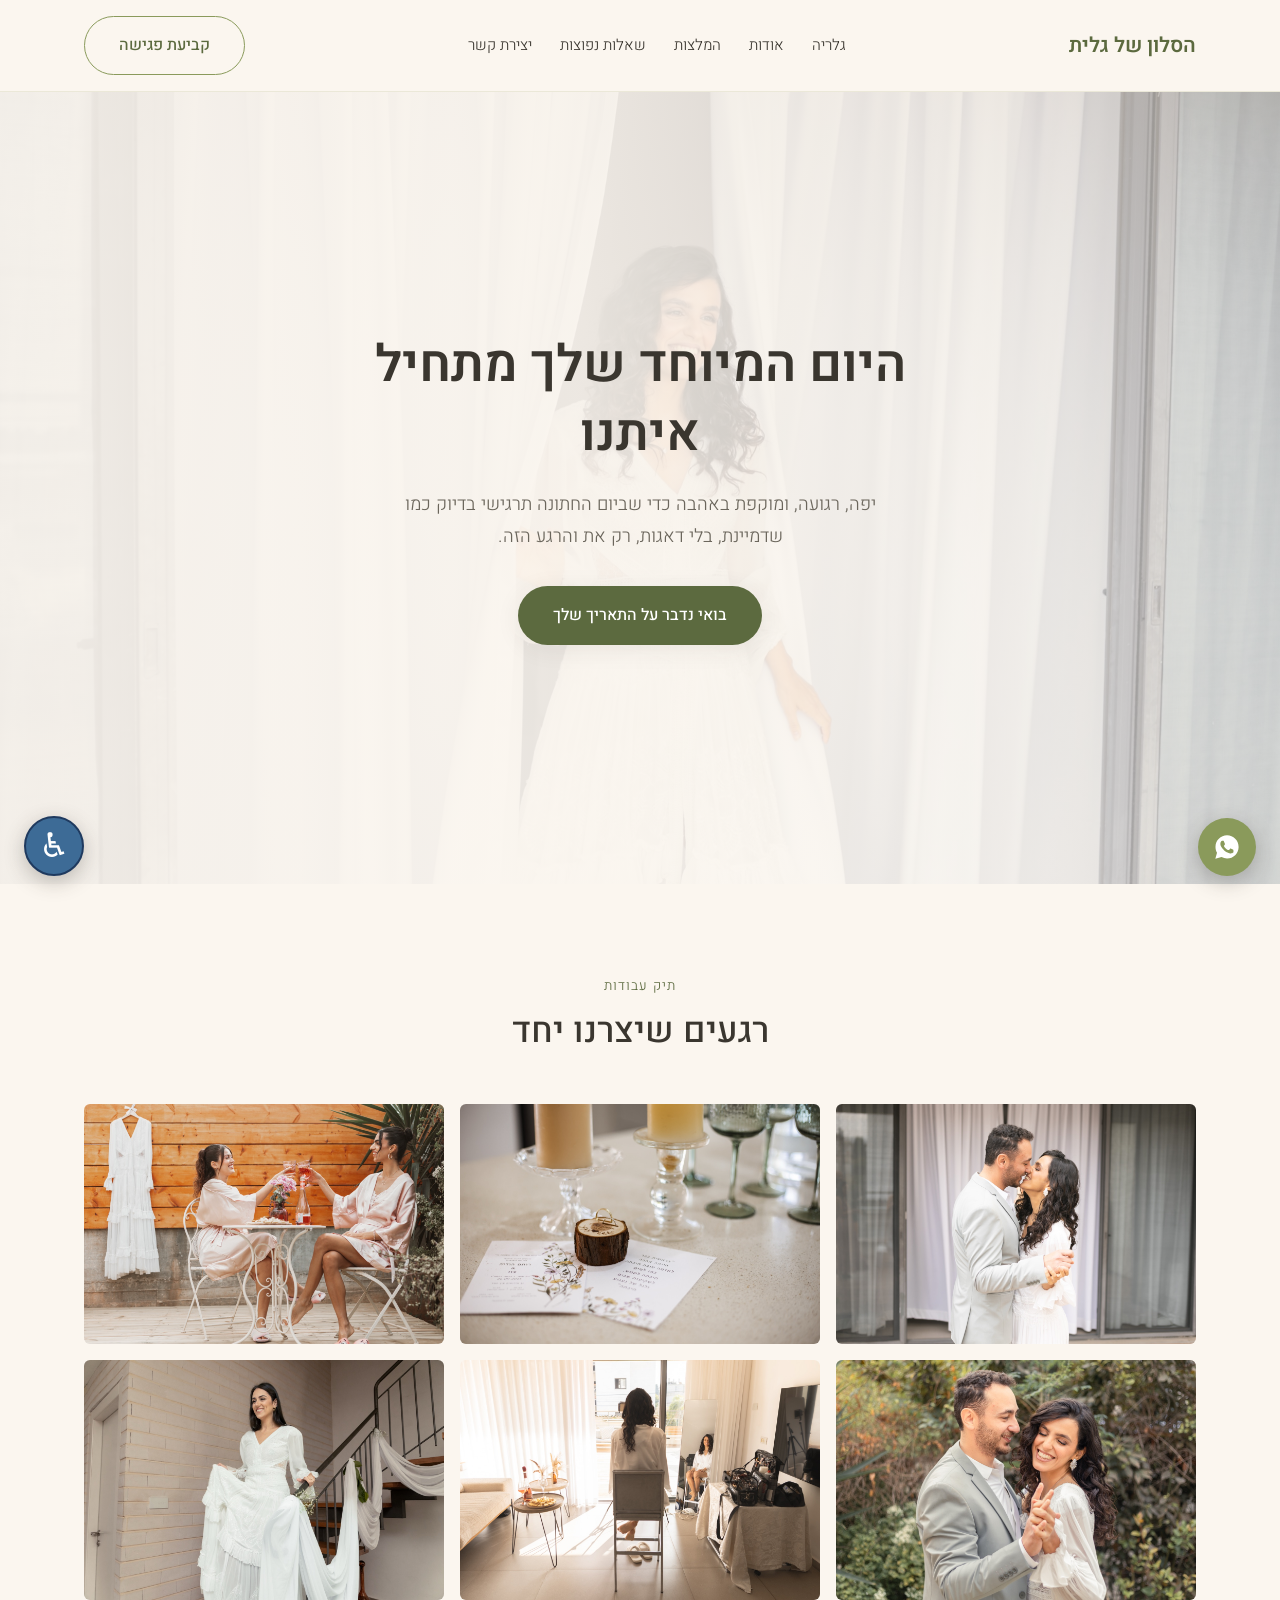
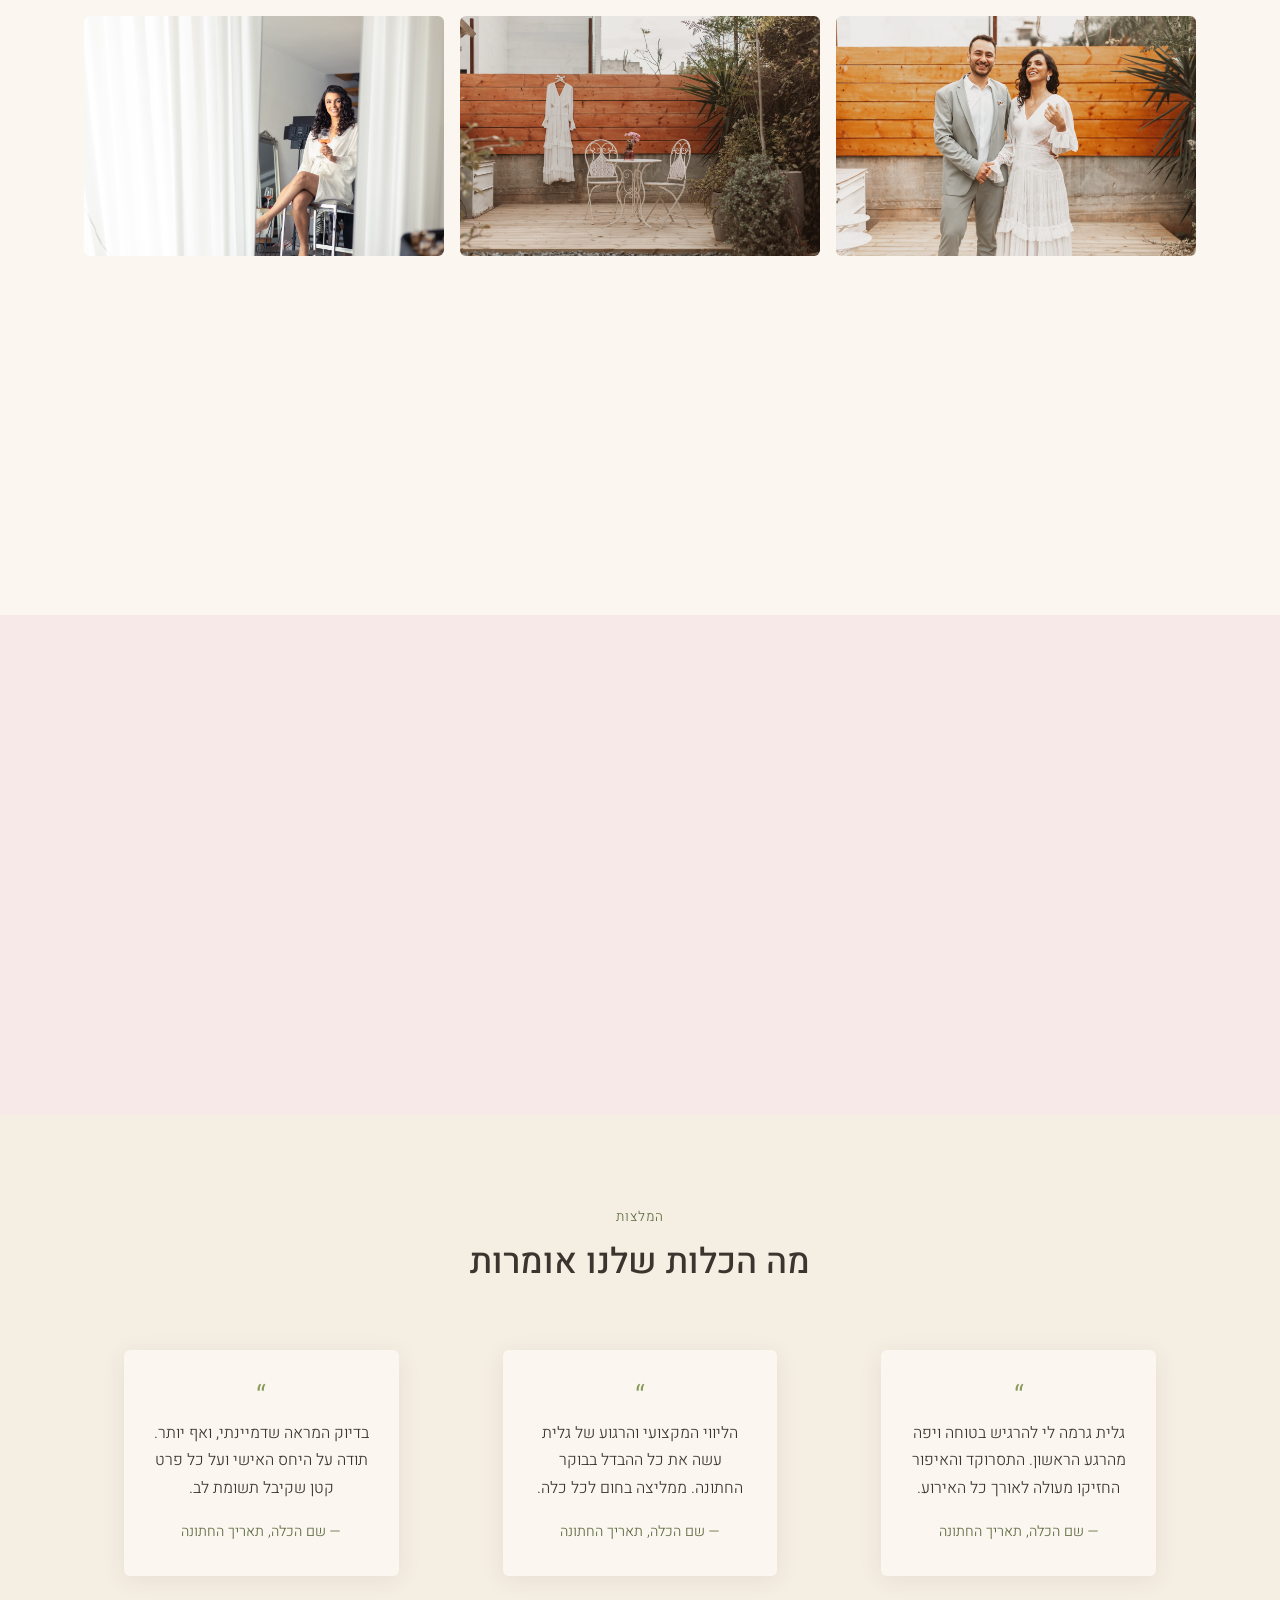
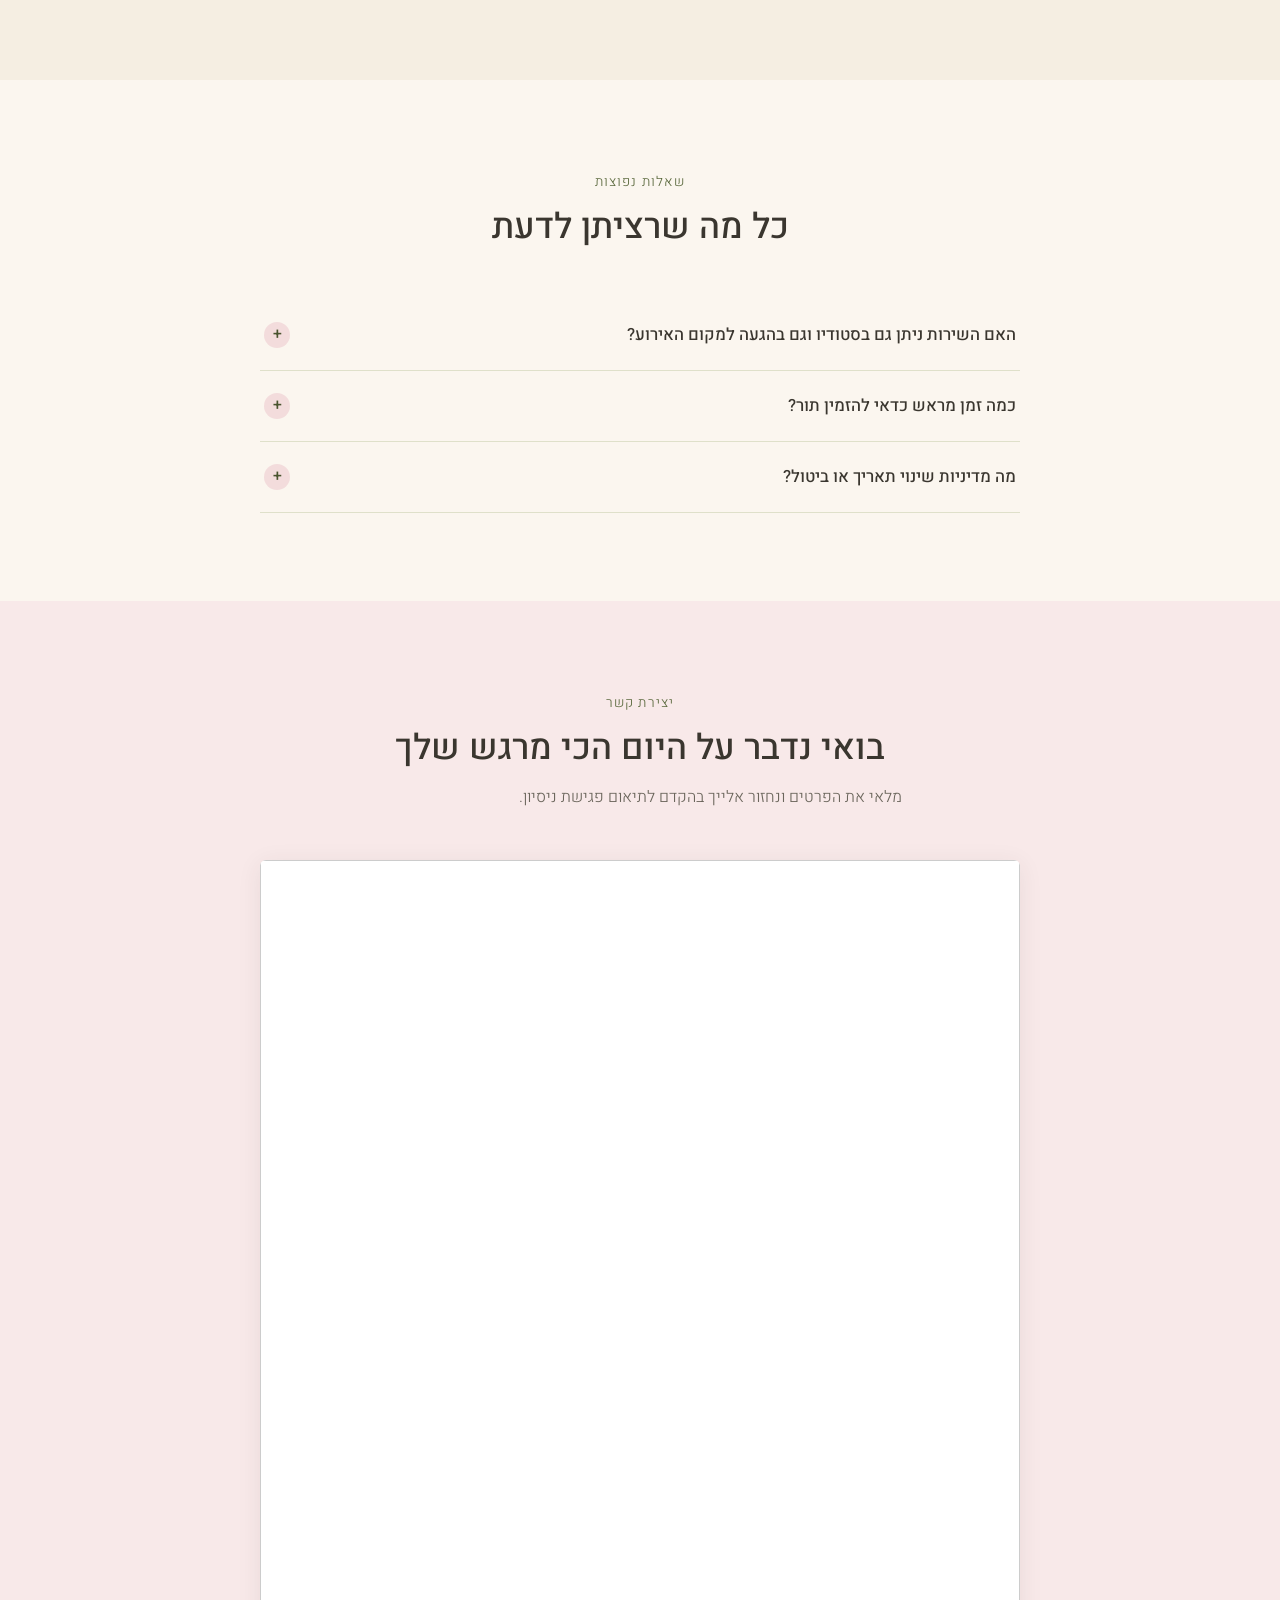
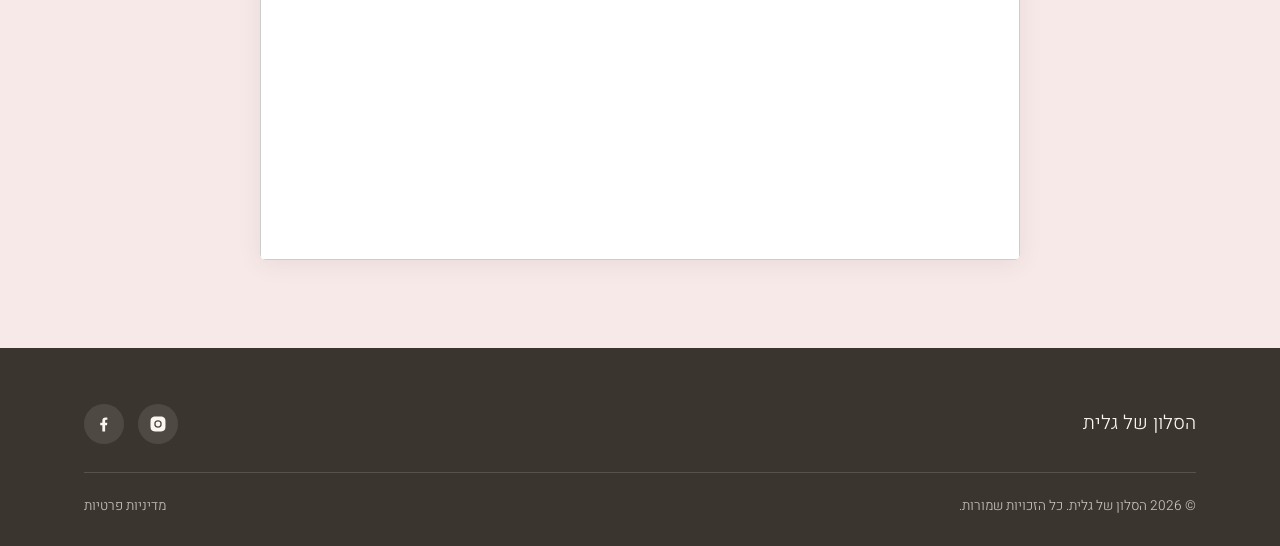
==== index.html @ 7f11aa00 "Initial landing page build for הסלון של גלית Static HTML/CSS/JS bridal venue landing page: hero, pho" ====
<!DOCTYPE html>
<html lang="he" dir="rtl">
<head>
  <meta charset="UTF-8">
  <meta name="viewport" content="width=device-width, initial-scale=1.0">
  <title>הסלון של גלית | מספרה ואיפור לכלות</title>
  <meta name="description" content="הסלון של גלית - עיצוב שיער ואיפור מקצועי לכלות. ליווי אישי מהניסיון ועד ליום החתונה.">

  <!-- Google Fonts: Heebo -->
  <link rel="preconnect" href="https://fonts.googleapis.com">
  <link rel="preconnect" href="https://fonts.gstatic.com" crossorigin>
  <link href="https://fonts.googleapis.com/css2?family=Heebo:wght@300;400;500;600;700&display=swap" rel="stylesheet">

  <link rel="stylesheet" href="css/style.css">
</head>
<body>

  <a href="#contact" class="skip-link">דלגי לטופס יצירת קשר</a>

  <header class="site-header">
    <div class="container">
      <a href="#" class="logo">הסלון של גלית</a>
      <nav class="main-nav" aria-label="ניווט ראשי">
        <ul>
          <li><a href="#gallery">גלריה</a></li>
          <li><a href="#about">אודות</a></li>
          <li><a href="#testimonials">המלצות</a></li>
          <li><a href="#faq">שאלות נפוצות</a></li>
          <li><a href="#contact">יצירת קשר</a></li>
        </ul>
      </nav>
      <a href="#contact" class="btn btn-outline">קביעת פגישה</a>
    </div>
  </header>

  <main id="main">

    <!-- ============ Hero ============ -->
    <section class="hero" aria-label="פתיח">
      <!-- TODO: replace with real photo if a better hero shot becomes available -->
      <img src="assets/images/hero/hero.jpg" alt="כלה מטופחת בסטודיו של הסלון של גלית, מוכנה ליום החתונה" class="hero-bg">
      <div class="container">
        <div class="hero-content">
          <h1>היום המיוחד שלך מתחיל איתנו </h1>
          <p class="lede">יפה, רגועה, ומוקפת באהבה כדי שביום החתונה תרגישי בדיוק כמו שדמיינת, בלי דאגות, רק את והרגע הזה.</p>
          <a href="#contact" class="btn btn-primary">בואי נדבר על התאריך שלך</a>
        </div>
      </div>
    </section>

    <!-- ============ Gallery ============ -->
    <section id="gallery" class="gallery-section">
      <div class="container">
        <div class="section-header">
          <span class="section-eyebrow">תיק עבודות</span>
          <h2 class="section-heading">רגעים שיצרנו יחד</h2>
        </div>

        <div class="gallery-grid" id="galleryGrid">
          <button class="gallery-item" type="button" data-index="0">
            <img src="assets/images/gallery/gallery-01.jpg" alt="" loading="lazy">
          </button>
          <button class="gallery-item" type="button" data-index="1">
            <img src="assets/images/gallery/gallery-02.jpg" alt="" loading="lazy">
          </button>
          <button class="gallery-item" type="button" data-index="2">
            <img src="assets/images/gallery/gallery-03.jpg" alt="" loading="lazy">
          </button>
          <button class="gallery-item" type="button" data-index="3">
            <img src="assets/images/gallery/gallery-04.jpg" alt="" loading="lazy">
          </button>
          <button class="gallery-item" type="button" data-index="4">
            <img src="assets/images/gallery/gallery-05.jpg" alt="" loading="lazy">
          </button>
          <button class="gallery-item" type="button" data-index="5">
            <img src="assets/images/gallery/gallery-06.jpg" alt="" loading="lazy">
          </button>
          <button class="gallery-item" type="button" data-index="6">
            <img src="assets/images/gallery/gallery-07.jpg" alt="" loading="lazy">
          </button>
          <button class="gallery-item" type="button" data-index="7">
            <img src="assets/images/gallery/gallery-08.jpg" alt="" loading="lazy">
          </button>
          <button class="gallery-item" type="button" data-index="8">
            <img src="assets/images/gallery/gallery-09.jpg" alt="" loading="lazy">
          </button>
          <button class="gallery-item" type="button" data-index="9">
            <img src="assets/images/gallery/gallery-10.jpg" alt="" loading="lazy">
          </button>
          <button class="gallery-item" type="button" data-index="10">
            <img src="assets/images/gallery/gallery-11.jpg" alt="" loading="lazy">
          </button>
          <button class="gallery-item" type="button" data-index="11">
            <img src="assets/images/gallery/gallery-12.jpg" alt="" loading="lazy">
          </button>
        </div>
      </div>
    </section>

    <!-- ============ About ============ -->
    <section id="about" class="about-section">
      <div class="container">
        <div class="about-grid">
          <figure class="about-photo">
            <!-- TODO: replace with real photo if a dedicated owner portrait becomes available -->
            <img src="assets/images/about/about.jpg" alt=>
          </figure>
          <div class="about-text">
            <span class="section-eyebrow">אודות</span>
            <h2 class="section-heading">כמה מילים על גלית</h2>
            <!-- TODO: replace with real "about" text from the business owner -->
            <p>כאן ייכתב טקסט אישי על גלית — הרקע המקצועי שלה, הגישה שלה לעבודה עם כלות, ומה מייחד את הסטודיו. הטקסט יועבר בהמשך ויוחלף בתוכן הסופי.</p>
            <span class="placeholder-note">מקום שמור לטקסט אישי — יעודכן בהמשך</span>
          </div>
        </div>
      </div>
    </section>

    <!-- ============ Testimonials ============ -->
    <section id="testimonials" class="testimonials-section">
      <div class="container">
        <div class="section-header">
          <span class="section-eyebrow">המלצות</span>
          <h2 class="section-heading">מה הכלות שלנו אומרות</h2>
        </div>

        <div class="testimonial-grid">
          <!-- TODO: replace with real testimonial -->
          <blockquote class="testimonial-card">
            <p class="testimonial-quote">גלית גרמה לי להרגיש בטוחה ויפה מהרגע הראשון. התסרוקד והאיפור החזיקו מעולה לאורך כל האירוע.</p>
            <footer class="testimonial-author">— שם הכלה, תאריך החתונה</footer>
          </blockquote>
          <!-- TODO: replace with real testimonial -->
          <blockquote class="testimonial-card">
            <p class="testimonial-quote">הליווי המקצועי והרגוע של גלית עשה את כל ההבדל בבוקר החתונה. ממליצה בחום לכל כלה.</p>
            <footer class="testimonial-author">— שם הכלה, תאריך החתונה</footer>
          </blockquote>
          <!-- TODO: replace with real testimonial -->
          <blockquote class="testimonial-card">
            <p class="testimonial-quote">בדיוק המראה שדמיינתי, ואף יותר. תודה על היחס האישי ועל כל פרט קטן שקיבל תשומת לב.</p>
            <footer class="testimonial-author">— שם הכלה, תאריך החתונה</footer>
          </blockquote>
        </div>
      </div>
    </section>

    <!-- ============ FAQ ============ -->
    <section id="faq" class="faq-section">
      <div class="container">
        <div class="section-header">
          <span class="section-eyebrow">שאלות נפוצות</span>
          <h2 class="section-heading">כל מה שרציתן לדעת</h2>
        </div>

        <div class="faq-list">
          <div class="faq-item">
            <h3>
              <button class="faq-question" aria-expanded="false" aria-controls="faq-answer-1" id="faq-question-1">
                <span>האם השירות ניתן גם בסטודיו וגם בהגעה למקום האירוע?</span>
                <span class="faq-icon" aria-hidden="true">+</span>
              </button>
            </h3>
            <div class="faq-answer" id="faq-answer-1" role="region" aria-labelledby="faq-question-1">
              <!-- TODO: replace with real answer -->
              <p>כאן ייכתב מענה מפורט לגבי האפשרות לקבל שירות בסטודיו או בהגעה למקום האירוע. התוכן יעודכן בהמשך.</p>
            </div>
          </div>

          <div class="faq-item">
            <h3>
              <button class="faq-question" aria-expanded="false" aria-controls="faq-answer-2" id="faq-question-2">
                <span>כמה זמן מראש כדאי להזמין תור?</span>
                <span class="faq-icon" aria-hidden="true">+</span>
              </button>
            </h3>
            <div class="faq-answer" id="faq-answer-2" role="region" aria-labelledby="faq-question-2">
              <!-- TODO: replace with real answer -->
              <p>כאן ייכתב מענה לגבי טווח הזמן המומלץ להזמנת תור מראש. התוכן יעודכן בהמשך.</p>
            </div>
          </div>

          <div class="faq-item">
            <h3>
              <button class="faq-question" aria-expanded="false" aria-controls="faq-answer-3" id="faq-question-3">
                <span>מה מדיניות שינוי תאריך או ביטול?</span>
                <span class="faq-icon" aria-hidden="true">+</span>
              </button>
            </h3>
            <div class="faq-answer" id="faq-answer-3" role="region" aria-labelledby="faq-question-3">
              <ul>
                <li>ביטול עד 14 יום לפני המועד: החזר מלא של המקדמה.</li>
                <li>ביטול בין 7 ל-14 יום לפני המועד: החזר של 50% מהמקדמה.</li>
                <li>ביטול של פחות מ-7 ימים לפני המועד: המקדמה לא תוחזר.</li>
                <li>כוח עליון: במקרה של ביטול כפוי שאינו תלוי בנו (מלחמה, סגר, אסון טבע או תקלה חמורה בדירה) – הכסף יוחזר במלואו, כולל המקדמה.</li>
              </ul>
            </div>
          </div>
        </div>
      </div>
    </section>

    <!-- ============ Contact ============ -->
    <section id="contact" class="contact-section">
      <div class="container">
        <div class="contact-wrap">
          <span class="section-eyebrow">יצירת קשר</span>
          <h2 class="section-heading">בואי נדבר על היום הכי מרגש שלך</h2>
          <p class="section-sub">מלאי את הפרטים ונחזור אלייך בהקדם לתיאום פגישת ניסיון.</p>

          <!--
            Reference only — the Airtable form collects these fields:
            שם מלא (Name), אימייל (Email), טלפון (Phone), תאריך האירוע (Event date)
          -->
          <div class="airtable-embed-wrap">
            <iframe class="airtable-embed" src="https://airtable.com/embed/appyxahLj9oPHhftY/paga01kVLE43ym0K7/form" frameborder="0" onmousewheel="" width="100%" height="1000" style="background: transparent; border: 1px solid #ccc;" title="טופס יצירת קשר - הסלון של גלית"></iframe>
          </div>
        </div>
      </div>
    </section>

  </main>

  <footer class="site-footer">
    <div class="container">
      <div class="footer-top">
        <span class="footer-brand">הסלון של גלית</span>
        <nav aria-label="קישורים לרשתות חברתיות">
          <ul class="social-links">
            <li>
              <a href="https://www.instagram.com/hasalon_galit" target="_blank" rel="noopener noreferrer" aria-label="עקבו אחרינו באינסטגרם">
                <svg viewBox="0 0 24 24" aria-hidden="true"><path d="M12 2c2.717 0 3.056.01 4.122.06 1.065.05 1.79.217 2.428.465a4.9 4.9 0 0 1 1.771 1.153 4.9 4.9 0 0 1 1.153 1.771c.248.637.415 1.363.465 2.428.05 1.066.06 1.405.06 4.122s-.01 3.056-.06 4.122c-.05 1.065-.217 1.79-.465 2.428a4.9 4.9 0 0 1-1.153 1.771 4.9 4.9 0 0 1-1.771 1.153c-.637.248-1.363.415-2.428.465-1.066.05-1.405.06-4.122.06s-3.056-.01-4.122-.06c-1.065-.05-1.79-.217-2.428-.465a4.9 4.9 0 0 1-1.771-1.153 4.9 4.9 0 0 1-1.153-1.771c-.248-.637-.415-1.363-.465-2.428C2.01 15.056 2 14.717 2 12s.01-3.056.06-4.122c.05-1.065.217-1.79.465-2.428A4.9 4.9 0 0 1 3.678 3.68 4.9 4.9 0 0 1 5.45 2.525c.637-.248 1.363-.415 2.428-.465C8.944 2.01 9.283 2 12 2zm0 5a5 5 0 1 0 0 10 5 5 0 0 0 0-10zm0 8.25a3.25 3.25 0 1 1 0-6.5 3.25 3.25 0 0 1 0 6.5zm5.2-8.45a1.17 1.17 0 1 1 0-2.34 1.17 1.17 0 0 1 0 2.34z"/></svg>
              </a>
            </li>
            <li>
              <a href="https://www.facebook.com/profile.php?id=61583377915797" target="_blank" rel="noopener noreferrer" aria-label="עקבו אחרינו בפייסבוק">
                <svg viewBox="0 0 24 24" aria-hidden="true"><path d="M13.5 22v-8.5H16l.4-3.3h-2.9V8.1c0-.96.27-1.62 1.65-1.62H16.5V3.5C16.2 3.46 15.2 3.4 14 3.4c-2.5 0-4.2 1.5-4.2 4.3v2.5H7v3.3h2.8V22h3.7z"/></svg>
              </a>
            </li>
          </ul>
        </nav>
      </div>
      <div class="footer-bottom">
        <span>© <span id="year"></span> הסלון של גלית. כל הזכויות שמורות.</span>
        <a href="privacy.html">מדיניות פרטיות</a>
      </div>
    </div>
  </footer>

  <a
    class="whatsapp-float"
    href="https://wa.me/972509453353?text=%D7%94%D7%99%D7%99%20%D7%94%D7%92%D7%A2%D7%AA%D7%99%20%D7%93%D7%A8%D7%9A%20%D7%94%D7%90%D7%AA%D7%A8%2C%20%D7%90%D7%A9%D7%9E%D7%97%20%D7%9C%D7%A9%D7%9E%D7%95%D7%A2%20%D7%A4%D7%A8%D7%98%D7%99%D7%9D%20%D7%A0%D7%95%D7%A1%D7%A4%D7%99%D7%9D.%20%D7%94%D7%AA%D7%90%D7%A8%D7%99%D7%9A%20%D7%A9%D7%9C%D7%99%20%D7%94%D7%95%D7%90%3A%20"
    target="_blank"
    rel="noopener noreferrer"
    aria-label="שלחו הודעת וואטסאפ להסלון של גלית">
    <svg viewBox="0 0 24 24" aria-hidden="true"><path d="M12.04 2C6.58 2 2.13 6.45 2.13 11.91c0 1.75.46 3.45 1.32 4.95L2 22l5.29-1.39a9.87 9.87 0 0 0 4.75 1.21h.01c5.46 0 9.91-4.45 9.91-9.91S17.5 2 12.04 2zm5.8 14.06c-.24.68-1.4 1.3-1.94 1.38-.5.08-1.13.11-1.82-.11-.42-.13-.96-.32-1.65-.62-2.9-1.25-4.79-4.17-4.94-4.36-.14-.2-1.18-1.57-1.18-3 0-1.42.75-2.12 1.02-2.41.27-.29.58-.36.78-.36.19 0 .39 0 .56.01.18.01.42-.07.65.5.24.58.82 2 .89 2.15.07.14.12.31.02.5-.09.19-.14.31-.28.48-.14.17-.29.37-.42.5-.14.14-.28.29-.12.57.16.28.71 1.17 1.52 1.9 1.05.94 1.93 1.23 2.21 1.37.28.14.44.12.6-.07.16-.19.68-.79.87-1.06.18-.27.36-.22.6-.13.24.09 1.53.72 1.79.85.26.14.43.2.5.32.07.11.07.66-.17 1.34z"/></svg>
  </a>

  <!-- Accessibility widget: 18-tool panel (Standard 5568 / WCAG 2.0 AA). Logic in js/accessibility-widget.js -->
  <svg aria-hidden="true" focusable="false" style="position:absolute;width:0;height:0;overflow:hidden;">
    <defs>
      <path id="a11y-icon-cursor" d="M3 2l7.5 18 2-7 7-2z"></path>
      <path id="a11y-icon-pause" d="M6 5h4v14H6zM14 5h4v14h-4z"></path>
      <path id="a11y-icon-eye" fill-rule="evenodd" d="M12 5C6 5 1.5 9 0 12c1.5 3 6 7 12 7s10.5-4 12-7c-1.5-3-6-7-12-7zm0 10a3 3 0 1 1 0-6 3 3 0 0 1 0 6z"></path>
      <path id="a11y-icon-stop" fill-rule="evenodd" d="M12 2a10 10 0 1 0 0 20 10 10 0 0 0 0-20zm0 2a8 8 0 0 1 5.9 2.6L6.6 17.9A8 8 0 0 1 12 4zm0 16a8 8 0 0 1-5.9-2.6L17.4 6.1A8 8 0 0 1 12 20z"></path>
    </defs>
  </svg>

  <div class="a11y-widget">
    <button type="button" class="a11y-toggle" id="a11yToggle" aria-expanded="false" aria-controls="a11yPanel" aria-label="פתיחת תפריט כלי נגישות">
      <span class="a11y-toggle-icon" aria-hidden="true">&#9855;&#xFE0E;</span>
    </button>

    <div class="a11y-panel" id="a11yPanel" role="group" aria-labelledby="a11yPanelTitle" hidden>
      <div class="a11y-panel-header">
        <span class="a11y-panel-title" id="a11yPanelTitle">כלי נגישות</span>
        <button type="button" class="a11y-reset-all" id="a11yResetAll">איפוס הכל</button>
      </div>

      <p class="a11y-status" id="a11yStatus" aria-live="polite"></p>

      <div class="a11y-scroll">
        <button type="button" class="a11y-tool" data-a11y-tool="cursor-large" aria-pressed="false">
          <svg class="a11y-tool-icon" aria-hidden="true"><use href="#a11y-icon-cursor"></use></svg>
          <span>סמן גדול</span>
        </button>
        <button type="button" class="a11y-tool" data-a11y-tool="cursor-black" aria-pressed="false">
          <svg class="a11y-tool-icon" aria-hidden="true"><use href="#a11y-icon-cursor"></use></svg>
          <span>סמן שחור</span>
        </button>
        <button type="button" class="a11y-tool" data-a11y-tool="kb-nav" aria-pressed="false">
          <svg class="a11y-tool-icon a11y-tool-icon--stroke" viewBox="0 0 24 24" aria-hidden="true"><circle cx="12" cy="12" r="8" fill="none" stroke="currentColor" stroke-width="2" stroke-dasharray="4 3"></circle></svg>
          <span>ניווט מקלדת</span>
        </button>
        <button type="button" class="a11y-tool" data-a11y-tool="stop-motion" aria-pressed="false">
          <svg class="a11y-tool-icon" aria-hidden="true"><use href="#a11y-icon-pause"></use></svg>
          <span>ביטול הבהובים</span>
        </button>
        <button type="button" class="a11y-tool" data-a11y-tool="stop-animations" aria-pressed="false">
          <svg class="a11y-tool-icon" aria-hidden="true"><use href="#a11y-icon-stop"></use></svg>
          <span>עצירת הנפשות</span>
        </button>
        <button type="button" class="a11y-tool" data-a11y-tool="monochrome" aria-pressed="false">
          <span class="a11y-swatch a11y-swatch--monochrome" aria-hidden="true"></span>
          <span>מונוכרום</span>
        </button>
        <button type="button" class="a11y-tool" data-a11y-tool="sepia" aria-pressed="false">
          <span class="a11y-swatch a11y-swatch--sepia" aria-hidden="true"></span>
          <span>ספיה</span>
        </button>
        <button type="button" class="a11y-tool" data-a11y-tool="contrast-high" aria-pressed="false">
          <span class="a11y-swatch a11y-swatch--contrast-high" aria-hidden="true"></span>
          <span>ניגודיות גבוהה</span>
        </button>
        <button type="button" class="a11y-tool" data-a11y-tool="contrast-by" aria-pressed="false">
          <span class="a11y-swatch a11y-swatch--contrast-by" aria-hidden="true"></span>
          <span>שחור-צהוב</span>
        </button>
        <button type="button" class="a11y-tool" data-a11y-tool="invert" aria-pressed="false">
          <span class="a11y-swatch a11y-swatch--invert" aria-hidden="true"></span>
          <span>היפוך צבעים</span>
        </button>
        <button type="button" class="a11y-tool" data-a11y-tool="highlight-headings" aria-pressed="false">
          <span class="a11y-badge a11y-badge--square" aria-hidden="true">H</span>
          <span>הדגשת כותרות</span>
        </button>
        <button type="button" class="a11y-tool" data-a11y-tool="highlight-links" aria-pressed="false">
          <span class="a11y-badge a11y-badge--square a11y-badge--underline" aria-hidden="true">א</span>
          <span>הדגשת קישורים</span>
        </button>
        <button type="button" class="a11y-tool" data-a11y-tool="alt-hover" aria-pressed="false">
          <svg class="a11y-tool-icon" aria-hidden="true"><use href="#a11y-icon-eye"></use></svg>
          <span>הצגת תיאור</span>
        </button>
        <button type="button" class="a11y-tool" data-a11y-tool="alt-persistent" aria-pressed="false">
          <span class="a11y-icon-pin-wrap" aria-hidden="true">
            <svg class="a11y-tool-icon" aria-hidden="true"><use href="#a11y-icon-eye"></use></svg>
            <span class="a11y-icon-pin"></span>
          </span>
          <span>תיאור קבוע</span>
        </button>
        <button type="button" class="a11y-tool" data-a11y-tool="readable-font" aria-pressed="false">
          <span class="a11y-badge a11y-badge--square" aria-hidden="true">Aa</span>
          <span>גופן קריא</span>
        </button>
        <button type="button" class="a11y-tool a11y-tool--step" data-a11y-tool="font-inc">
          <span class="a11y-badge a11y-badge--square" aria-hidden="true">A+</span>
          <span>הגדלת גופן</span>
        </button>
        <button type="button" class="a11y-tool a11y-tool--step" data-a11y-tool="font-dec">
          <span class="a11y-badge a11y-badge--square" aria-hidden="true">A−</span>
          <span>הקטנת גופן</span>
        </button>
        <button type="button" class="a11y-tool a11y-tool--step" data-a11y-tool="zoom-in">
          <span class="a11y-badge a11y-badge--circle" aria-hidden="true">+</span>
          <span>הגדלת מסך</span>
        </button>
        <button type="button" class="a11y-tool a11y-tool--step" data-a11y-tool="zoom-out">
          <span class="a11y-badge a11y-badge--circle" aria-hidden="true">−</span>
          <span>הקטנת מסך</span>
        </button>
      </div>
    </div>
  </div>

  <!-- Lightbox markup, controlled by js/main.js -->
  <div class="lightbox" id="lightbox" role="dialog" aria-modal="true" aria-label="תצוגת תמונה מוגדלת">
    <figure class="lightbox-figure">
      <img src="" alt="" id="lightboxImage">
      <figcaption class="lightbox-caption" id="lightboxCaption"></figcaption>
    </figure>
    <button class="lightbox-close" id="lightboxClose" aria-label="סגירת תצוגת תמונה">✕</button>
    <button class="lightbox-prev" id="lightboxPrev" aria-label="תמונה קודמת">›</button>
    <button class="lightbox-next" id="lightboxNext" aria-label="תמונה הבאה">‹</button>
  </div>

  <script src="js/main.js"></script>
  <script src="js/accessibility-widget.js"></script>
</body>
</html>
---- css/style.css ----
/* ==========================================================================
   הסלון של גלית — Stylesheet
   Palette: cream (base), rose (secondary), olive (accent), off-white (support)
   ========================================================================== */

:root {
  --color-cream: #FBF6EF;
  --color-cream-alt: #F5EEE2;
  --color-rose: #F3DCDC;
  --color-rose-soft: #F8E9E9;
  --color-olive: #8A9A5B;
  --color-olive-dark: #5C6A3F;
  --color-olive-darker: #4A542F;
  --color-text: #3A362F;
  --color-text-soft: #6B665C;
  --color-white: #FFFFFF;

  --font-heading: 'Heebo', sans-serif;
  --font-body: 'Heebo', sans-serif;

  --max-width: 1160px;
  --radius: 6px;
  --shadow-soft: 0 4px 24px rgba(58, 54, 47, 0.08);
  --transition: 0.25s ease;
}

/* ---------- Reset ---------- */
*, *::before, *::after { box-sizing: border-box; }
html, body, h1, h2, h3, p, ul, figure { margin: 0; padding: 0; }
ul { list-style: none; }
img { max-width: 100%; display: block; }
a { color: inherit; text-decoration: none; }
button { font: inherit; cursor: pointer; }

html {
  scroll-behavior: smooth;
}

body {
  font-family: var(--font-body);
  font-weight: 300;
  background-color: var(--color-cream);
  color: var(--color-text);
  line-height: 1.7;
  text-align: center;
  -webkit-font-smoothing: antialiased;
}

h1, h2, h3 {
  font-family: var(--font-heading);
  font-weight: 500;
  color: var(--color-text);
  line-height: 1.35;
}

h1 { font-size: clamp(2rem, 4.5vw, 3.2rem); font-weight: 600; }
h2 { font-size: clamp(1.6rem, 3vw, 2.2rem); }
h3 { font-size: 1.2rem; }

p { color: var(--color-text-soft); }

.container {
  max-width: var(--max-width);
  margin-inline: auto;
  padding-inline: 24px;
}

section {
  padding: 88px 0;
}

.section-eyebrow {
  display: inline-block;
  color: var(--color-olive-dark);
  font-family: var(--font-heading);
  font-size: 0.85rem;
  letter-spacing: 0.08em;
  margin-bottom: 10px;
}

.section-heading {
  margin-bottom: 12px;
}

.section-sub {
  max-width: 620px;
  margin-bottom: 48px;
}

.section-header {
  text-align: center;
  max-width: 700px;
  margin-inline: auto;
  margin-bottom: 48px;
}

.section-header .section-sub {
  margin-inline: auto;
}

/* Focus visibility for keyboard nav */
a:focus-visible,
button:focus-visible,
input:focus-visible {
  outline: 2px solid var(--color-olive-dark);
  outline-offset: 3px;
  border-radius: 2px;
}

/* Skip link */
.skip-link {
  position: absolute;
  right: 12px;
  top: -60px;
  background: var(--color-olive-dark);
  color: var(--color-white);
  padding: 10px 18px;
  border-radius: var(--radius);
  z-index: 200;
  transition: top var(--transition);
}
.skip-link:focus {
  top: 12px;
}

/* ---------- Scroll entrance animation ---------- */
.reveal {
  opacity: 0;
  transform: translateY(20px);
  transition: opacity 0.5s ease-out, transform 0.5s ease-out;
}

.reveal.is-visible {
  opacity: 1;
  transform: translateY(0);
}

/* ---------- Buttons ---------- */
.btn {
  display: inline-block;
  padding: 15px 34px;
  border-radius: 999px;
  font-family: var(--font-heading);
  font-size: 1rem;
  font-weight: 500;
  transition: transform var(--transition), background-color var(--transition), box-shadow var(--transition);
  border: 1px solid transparent;
}

.btn-primary {
  background-color: var(--color-olive-dark);
  color: var(--color-white);
  box-shadow: var(--shadow-soft);
}
.btn-primary:hover,
.btn-primary:focus-visible {
  background-color: var(--color-olive-darker);
  transform: translateY(-2px);
}

.btn-outline {
  background-color: transparent;
  color: var(--color-olive-dark);
  border-color: var(--color-olive);
}
.btn-outline:hover,
.btn-outline:focus-visible {
  background-color: var(--color-olive-dark);
  color: var(--color-white);
}

/* ---------- Header / Nav ---------- */
.site-header {
  position: sticky;
  top: 0;
  z-index: 100;
  background-color: rgba(251, 246, 239, 0.92);
  backdrop-filter: blur(6px);
  border-bottom: 1px solid rgba(138, 154, 91, 0.15);
}

.site-header .container {
  display: flex;
  align-items: center;
  justify-content: space-between;
  padding-block: 16px;
}

.logo {
  font-family: var(--font-heading);
  font-size: 1.3rem;
  font-weight: 600;
  color: var(--color-olive-dark);
}

.main-nav ul {
  display: flex;
  gap: 28px;
}

.main-nav a {
  font-size: 0.95rem;
  color: var(--color-text);
  position: relative;
  padding-bottom: 4px;
}

.main-nav a:hover,
.main-nav a:focus-visible {
  color: var(--color-olive-dark);
}

/* ---------- Hero ---------- */
.hero {
  position: relative;
  display: flex;
  align-items: center;
  min-height: 88vh;
  padding: 60px 0;
  overflow: hidden;
  background-color: var(--color-rose-soft);
}

.hero::before {
  content: "";
  position: absolute;
  inset: 0;
  background: linear-gradient(to left, rgba(251, 246, 239, 0.55), rgba(251, 246, 239, 0.92) 55%);
  z-index: 1;
}

.hero-bg {
  position: absolute;
  inset: 0;
  width: 100%;
  height: 100%;
  object-fit: cover;
  object-position: center 25%;
}

.hero .container {
  position: relative;
  z-index: 2;
  display: flex;
  justify-content: center;
}

.hero-content {
  max-width: 620px;
  text-align: center;
}

.hero-content h1 {
  margin-bottom: 20px;
}

.hero-content .lede {
  font-size: 1.15rem;
  margin-bottom: 34px;
  max-width: 520px;
  margin-inline: auto;
}

/* ---------- Gallery ---------- */
.gallery-section {
  background-color: var(--color-cream);
}

.gallery-grid {
  columns: 3 220px;
  column-gap: 16px;
}

.gallery-item {
  position: relative;
  border-radius: var(--radius);
  overflow: hidden;
  background-color: var(--color-cream-alt);
  border: none;
  padding: 0;
  display: block;
  width: 100%;
  break-inside: avoid;
  margin-bottom: 16px;
}

.gallery-item img {
  width: 100%;
  height: auto;
  display: block;
  transition: transform 0.4s ease;
}

.gallery-item:hover img,
.gallery-item:focus-visible img {
  transform: scale(1.06);
}

.gallery-item::after {
  content: "";
  position: absolute;
  inset: 0;
  background: rgba(58, 54, 47, 0);
  transition: background var(--transition);
}
.gallery-item:hover::after,
.gallery-item:focus-visible::after {
  background: rgba(58, 54, 47, 0.12);
}

/* Lightbox */
.lightbox {
  position: fixed;
  inset: 0;
  z-index: 300;
  display: none;
  align-items: center;
  justify-content: center;
  background-color: rgba(58, 54, 47, 0.88);
  padding: 24px;
}

.lightbox.is-open {
  display: flex;
}

.lightbox-figure {
  position: relative;
  max-width: 90vw;
  max-height: 88vh;
}

.lightbox-figure img {
  max-width: 90vw;
  max-height: 82vh;
  border-radius: var(--radius);
  box-shadow: 0 10px 40px rgba(0,0,0,0.4);
}

.lightbox-caption {
  color: var(--color-cream);
  text-align: center;
  margin-top: 12px;
  font-size: 0.9rem;
}

.lightbox-close,
.lightbox-prev,
.lightbox-next {
  position: absolute;
  background-color: var(--color-olive);
  color: var(--color-white);
  border-radius: 50%;
  width: 44px;
  height: 44px;
  display: flex;
  align-items: center;
  justify-content: center;
  font-size: 1.2rem;
  transition: background-color var(--transition), transform var(--transition);
}

.lightbox-close:hover, .lightbox-close:focus-visible,
.lightbox-prev:hover, .lightbox-prev:focus-visible,
.lightbox-next:hover, .lightbox-next:focus-visible {
  background-color: var(--color-olive-dark);
  transform: scale(1.06);
}

.lightbox-close {
  top: 20px;
  left: 20px;
}

.lightbox-prev {
  top: 50%;
  right: 20px;
  transform: translateY(-50%);
}

.lightbox-next {
  top: 50%;
  left: 20px;
  transform: translateY(-50%);
}

/* ---------- About ---------- */
.about-section {
  background-color: var(--color-rose-soft);
}

.about-grid {
  display: grid;
  grid-template-columns: 0.85fr 1fr;
  gap: 56px;
  align-items: center;
}

.about-photo {
  border-radius: var(--radius);
  overflow: hidden;
  box-shadow: var(--shadow-soft);
}

.about-text p {
  text-align: right;
}

.about-text .placeholder-note {
  display: inline-block;
  margin-top: 18px;
  font-size: 0.85rem;
  color: var(--color-olive-dark);
  background-color: var(--color-cream);
  border: 1px dashed var(--color-olive);
  border-radius: var(--radius);
  padding: 8px 14px;
}

/* ---------- Testimonials ---------- */
.testimonials-section {
  background-color: var(--color-cream-alt);
}

.testimonial-grid {
  display: grid;
  grid-template-columns: repeat(3, 1fr);
  gap: 24px;
}

.testimonial-card {
  background-color: var(--color-cream);
  border-radius: var(--radius);
  padding: 32px 28px;
  box-shadow: var(--shadow-soft);
  position: relative;
}

.testimonial-quote {
  font-size: 1rem;
  color: var(--color-text);
  margin-bottom: 18px;
  font-style: normal;
}

.testimonial-quote::before {
  content: "\201C";
  color: var(--color-olive);
  font-size: 2rem;
  display: block;
  line-height: 1;
  margin-bottom: 6px;
}

.testimonial-author {
  font-family: var(--font-heading);
  font-size: 0.9rem;
  color: var(--color-olive-dark);
}

/* ---------- FAQ ---------- */
.faq-section {
  background-color: var(--color-cream);
}

.faq-list {
  max-width: 760px;
  margin-inline: auto;
}

.faq-item {
  border-bottom: 1px solid rgba(138, 154, 91, 0.25);
}

.faq-question {
  width: 100%;
  display: flex;
  align-items: center;
  justify-content: space-between;
  gap: 16px;
  background: none;
  border: none;
  padding: 22px 4px;
  text-align: right;
  font-family: var(--font-heading);
  font-size: 1.05rem;
  color: var(--color-text);
}

.faq-question:hover,
.faq-question:focus-visible {
  color: var(--color-olive-dark);
}

.faq-icon {
  flex-shrink: 0;
  width: 26px;
  height: 26px;
  border-radius: 50%;
  background-color: var(--color-rose);
  color: var(--color-olive-darker);
  display: flex;
  align-items: center;
  justify-content: center;
  font-size: 1rem;
  transition: transform var(--transition);
}

.faq-item.is-open .faq-icon {
  transform: rotate(45deg);
}

.faq-answer {
  overflow: hidden;
  max-height: 0;
  transition: max-height 0.3s ease;
}

.faq-answer p {
  padding: 0 4px 22px;
  font-size: 0.95rem;
  text-align: right;
}

.faq-answer ul {
  padding: 0 4px 22px;
  font-size: 0.95rem;
  text-align: right;
  list-style: none;
  display: flex;
  flex-direction: column;
  gap: 8px;
}

.faq-answer li {
  position: relative;
  padding-right: 20px;
  color: var(--color-text-soft);
}

.faq-answer li::before {
  content: "";
  position: absolute;
  right: 0;
  top: 0.6em;
  width: 6px;
  height: 6px;
  border-radius: 50%;
  background-color: var(--color-olive);
}

/* ---------- Contact ---------- */
.contact-section {
  background-color: var(--color-rose-soft);
}

.contact-wrap {
  max-width: 760px;
  margin-inline: auto;
  text-align: center;
}

.airtable-embed-wrap {
  margin-top: 32px;
  max-width: 100%;
  border-radius: var(--radius);
  overflow: hidden;
  box-shadow: var(--shadow-soft);
  background-color: var(--color-white);
}

.airtable-embed-wrap iframe {
  display: block;
  width: 100%;
  max-width: 100%;
  min-height: 1000px;
}

/* Visually-hidden but accessible labels for form context */
.visually-hidden {
  position: absolute;
  width: 1px;
  height: 1px;
  overflow: hidden;
  clip: rect(0 0 0 0);
  white-space: nowrap;
  border: 0;
  padding: 0;
  margin: -1px;
}

/* ---------- Footer ---------- */
.site-footer {
  background-color: var(--color-text);
  color: var(--color-cream);
  padding: 56px 0 28px;
}

.footer-top {
  display: flex;
  justify-content: space-between;
  align-items: center;
  flex-wrap: wrap;
  gap: 24px;
  margin-bottom: 28px;
}

.footer-brand {
  font-family: var(--font-heading);
  font-size: 1.2rem;
}

.social-links {
  display: flex;
  gap: 14px;
}

.social-links a {
  width: 40px;
  height: 40px;
  border-radius: 50%;
  background-color: rgba(251, 246, 239, 0.1);
  display: flex;
  align-items: center;
  justify-content: center;
  transition: background-color var(--transition), transform var(--transition);
}

.social-links a:hover,
.social-links a:focus-visible {
  background-color: var(--color-olive);
  transform: translateY(-2px);
}

.social-links svg {
  width: 18px;
  height: 18px;
  fill: var(--color-cream);
}

.footer-bottom {
  border-top: 1px solid rgba(251, 246, 239, 0.15);
  padding-top: 22px;
  display: flex;
  justify-content: space-between;
  flex-wrap: wrap;
  gap: 12px;
  font-size: 0.85rem;
  color: rgba(251, 246, 239, 0.75);
}

.footer-bottom a:hover,
.footer-bottom a:focus-visible {
  color: var(--color-cream);
}

/* ---------- Floating WhatsApp Button ---------- */
.whatsapp-float {
  position: fixed;
  bottom: 24px;
  right: 24px;
  z-index: 150;
  width: 58px;
  height: 58px;
  border-radius: 50%;
  background-color: var(--color-olive);
  display: flex;
  align-items: center;
  justify-content: center;
  box-shadow: 0 6px 20px rgba(58, 54, 47, 0.28);
  transition: transform var(--transition), background-color var(--transition);
}

.whatsapp-float:hover,
.whatsapp-float:focus-visible {
  background-color: var(--color-olive-dark);
  transform: scale(1.08);
}

.whatsapp-float svg {
  width: 28px;
  height: 28px;
  fill: var(--color-white);
}

/* ==========================================================================
   Accessibility widget — 18-tool panel (Standard 5568 / WCAG 2.0 AA)
   Positioned bottom-left, mirrors the WhatsApp button (bottom-right).
   ========================================================================== */

.a11y-widget {
  position: fixed;
  bottom: 24px;
  left: 24px;
  z-index: 150;
}

/* Pastel blue is an intentional, deliberate exception to the site's cream/pink/olive
   palette: blue is the internationally recognized color for accessibility controls,
   and it needs to read as visually distinct from the olive-green WhatsApp button. */
.a11y-toggle {
  width: 60px;
  height: 60px;
  border-radius: 50%;
  background-color: #3D6B96;
  border: 2px solid #1F3A5F;
  display: flex;
  align-items: center;
  justify-content: center;
  box-shadow: 0 6px 20px rgba(58, 54, 47, 0.28);
  transition: transform var(--transition);
}

.a11y-toggle:hover,
.a11y-toggle:focus-visible {
  transform: scale(1.08);
}

.a11y-toggle-icon {
  font-size: 34px;
  line-height: 1;
  color: #FFFFFF;
}

.a11y-panel {
  position: absolute;
  bottom: 70px;
  left: 0;
  width: min(620px, calc(100vw - 48px));
  max-height: min(90vh, 760px);
  background-color: var(--color-cream-alt);
  border-radius: var(--radius);
  box-shadow: var(--shadow-soft);
  display: flex;
  flex-direction: column;
  overflow: hidden;
}

.a11y-panel[hidden] {
  display: none;
}

.a11y-panel-header {
  display: flex;
  align-items: center;
  justify-content: space-between;
  gap: 12px;
  padding: 10px 14px 8px;
  border-bottom: 1px solid rgba(138, 154, 91, 0.2);
}

.a11y-panel-title {
  font-family: var(--font-heading);
  font-size: 1.2rem;
  font-weight: 700;
  color: var(--color-text);
}

.a11y-reset-all {
  background-color: transparent;
  border: 1.5px dashed var(--color-olive);
  color: var(--color-olive-dark);
  border-radius: var(--radius);
  padding: 8px 14px;
  font-size: 0.95rem;
  font-weight: 700;
  transition: background-color var(--transition), color var(--transition);
}

.a11y-reset-all:hover,
.a11y-reset-all:focus-visible {
  background-color: var(--color-olive-dark);
  color: var(--color-white);
}

.a11y-status {
  min-height: 1px;
  padding: 0 16px;
  font-size: 0.92rem;
  font-weight: 700;
  color: var(--color-olive-dark);
}

.a11y-status:empty {
  padding: 0;
}

.a11y-scroll {
  overflow-y: auto;
  padding: 12px;
  display: grid;
  grid-template-columns: repeat(4, 1fr);
  gap: 6px;
}

.a11y-tool {
  display: flex;
  flex-direction: column;
  align-items: center;
  justify-content: center;
  gap: 6px;
  background-color: var(--color-white);
  border: 1.5px solid rgba(58, 54, 47, 0.12);
  border-radius: 10px;
  padding: 10px 6px;
  font-size: 0.86rem;
  font-weight: 700;
  line-height: 1.2;
  color: var(--color-text);
  text-align: center;
  box-shadow: 0 2px 6px rgba(58, 54, 47, 0.08);
  transition: background-color var(--transition), border-color var(--transition), color var(--transition), transform var(--transition);
}

.a11y-tool:hover,
.a11y-tool:focus-visible {
  border-color: var(--color-olive-dark);
  transform: translateY(-2px);
  box-shadow: 0 4px 10px rgba(58, 54, 47, 0.14);
}

.a11y-tool[aria-pressed="true"] {
  background-color: var(--color-olive-dark);
  color: var(--color-white);
  border-color: var(--color-olive-dark);
}

.a11y-tool--step:active {
  background-color: var(--color-rose-soft);
}

.a11y-tool-icon {
  width: 34px;
  height: 34px;
  flex-shrink: 0;
  fill: currentColor;
}

.a11y-tool-icon--stroke {
  fill: none;
}

.a11y-swatch {
  width: 34px;
  height: 34px;
  border-radius: 50%;
  flex-shrink: 0;
  border: 1.5px solid rgba(58, 54, 47, 0.3);
}

.a11y-swatch--monochrome { background: linear-gradient(135deg, #ffffff, #888888, #000000); }
.a11y-swatch--sepia { background: linear-gradient(135deg, #f4e4bc, #a67c52, #4a3728); }
.a11y-swatch--contrast-high { background: linear-gradient(135deg, #ffffff 50%, #000000 50%); }
.a11y-swatch--contrast-by { background: linear-gradient(135deg, #000000 50%, #ffe600 50%); }
.a11y-swatch--invert { background: conic-gradient(from 90deg, #ffffff, #000000, #ffffff); }

.a11y-badge {
  display: inline-flex;
  align-items: center;
  justify-content: center;
  width: 36px;
  height: 36px;
  flex-shrink: 0;
  font-family: var(--font-heading);
  font-weight: 700;
  font-size: 1.05rem;
  color: currentColor;
  border: 2px solid currentColor;
}

.a11y-badge--square {
  border-radius: 6px;
}

.a11y-badge--circle {
  border-radius: 50%;
  font-size: 1.35rem;
}

.a11y-badge--underline {
  text-decoration: underline;
}

.a11y-icon-pin-wrap {
  position: relative;
  display: inline-flex;
  width: 34px;
  height: 34px;
  flex-shrink: 0;
}

.a11y-icon-pin-wrap .a11y-tool-icon {
  width: 34px;
  height: 34px;
}

.a11y-icon-pin {
  position: absolute;
  top: -2px;
  left: -2px;
  width: 12px;
  height: 12px;
  border-radius: 50%;
  background-color: currentColor;
  border: 1.5px solid var(--color-white);
}

/* ---------- Tool effects (state classes on <html>) ---------- */

/* Cursor */
html.a11y-cursor-black,
html.a11y-cursor-black * {
  cursor: url("data:image/svg+xml;utf8,<svg xmlns='http://www.w3.org/2000/svg' width='20' height='28' viewBox='0 0 28 40'><path d='M2 2 L2 34 L10 27 L16 38 L21 36 L15 25 L26 25 Z' fill='%23000000' stroke='%23ffffff' stroke-width='2' stroke-linejoin='round'/></svg>") 2 2, auto !important;
}

html.a11y-cursor-large,
html.a11y-cursor-large * {
  cursor: url("data:image/svg+xml;utf8,<svg xmlns='http://www.w3.org/2000/svg' width='34' height='48' viewBox='0 0 28 40'><path d='M2 2 L2 34 L10 27 L16 38 L21 36 L15 25 L26 25 Z' fill='%23000000' stroke='%23ffffff' stroke-width='2' stroke-linejoin='round'/></svg>") 3 3, auto !important;
}

/* Keyboard navigation — strengthened focus ring, additive to the baseline focus-visible rule */
html.a11y-kbnav *:focus-visible {
  outline: 3px solid var(--color-olive-darker) !important;
  outline-offset: 4px !important;
  box-shadow: 0 0 0 6px rgba(74, 84, 47, 0.22) !important;
}

/* Stop flashing — broad safety net: freezes every animation/transition on the page */
html.a11y-stop-motion,
html.a11y-stop-motion * {
  animation-duration: 0.01ms !important;
  animation-iteration-count: 1 !important;
  transition-duration: 0.01ms !important;
  scroll-behavior: auto !important;
}

/* Stop animations — specifically the scroll-entrance reveal animations, independent of stop-flashing */
html.a11y-stop-animations .reveal {
  transition: none !important;
}

/* Color & contrast — scoped to page content, never the widget itself */
html.a11y-monochrome :where(header, main, footer) {
  filter: grayscale(1);
}

html.a11y-sepia :where(header, main, footer) {
  filter: sepia(1);
}

html.a11y-invert :where(header, main, footer) {
  filter: invert(1);
}

html.a11y-invert :where(header, main, footer) :where(img, svg, video) {
  filter: invert(1);
}

html.a11y-contrast-high {
  --color-cream: #ffffff;
  --color-cream-alt: #ffffff;
  --color-rose: #ffffff;
  --color-rose-soft: #ffffff;
  --color-text: #000000;
  --color-text-soft: #000000;
  --color-olive: #000000;
  --color-olive-dark: #000000;
  --color-olive-darker: #000000;
  --color-white: #ffffff;
}

html.a11y-contrast-high .site-header {
  background-color: #ffffff !important;
  backdrop-filter: none !important;
  border-bottom: 2px solid #000000 !important;
}

html.a11y-contrast-high :where(.btn, .gallery-item, .testimonial-card, .faq-item, .about-photo, .airtable-embed-wrap, .a11y-panel) {
  border: 2px solid #000000 !important;
}

html.a11y-contrast-by {
  --color-cream: #000000;
  --color-cream-alt: #000000;
  --color-rose: #000000;
  --color-rose-soft: #000000;
  --color-text: #ffe600;
  --color-text-soft: #ffe600;
  --color-olive: #ffe600;
  --color-olive-dark: #ffe600;
  --color-olive-darker: #ffe600;
  --color-white: #000000;
}

html.a11y-contrast-by .site-header {
  background-color: #000000 !important;
  backdrop-filter: none !important;
  border-bottom: 2px solid #ffe600 !important;
}

html.a11y-contrast-by :where(.btn, .gallery-item, .testimonial-card, .faq-item, .about-photo, .airtable-embed-wrap, .a11y-panel) {
  border: 2px solid #ffe600 !important;
}

/* Content emphasis */
html.a11y-highlight-headings :where(main, header) :where(h1, h2, h3, h4, h5, h6) {
  background-color: var(--color-rose) !important;
  outline: 2px dashed var(--color-olive-dark) !important;
  border-radius: 4px !important;
  padding: 2px 6px !important;
}

html.a11y-highlight-links :where(main, header, footer) a {
  text-decoration: underline !important;
  background-color: var(--color-rose) !important;
  border-radius: 3px !important;
  padding: 0 3px !important;
}

.a11y-alt-tooltip {
  position: fixed;
  z-index: 400;
  max-width: 260px;
  background-color: var(--color-text);
  color: var(--color-cream);
  font-size: 0.85rem;
  padding: 6px 10px;
  border-radius: var(--radius);
  box-shadow: var(--shadow-soft);
  pointer-events: none;
  opacity: 0;
  transition: opacity 0.15s ease;
}

.a11y-alt-tooltip.is-visible {
  opacity: 1;
}

.a11y-alt-caption {
  display: block;
  margin-top: 6px;
  font-size: 0.85rem;
  color: var(--color-text-soft);
  background-color: var(--color-cream-alt);
  padding: 6px 10px;
  border-radius: var(--radius);
  text-align: center;
}

/* Typography */
html.a11y-readable-font body {
  font-family: Arial, Helvetica, sans-serif !important;
  letter-spacing: 0.02em !important;
  line-height: 1.85 !important;
}

/* Responsive */
@media (max-width: 900px) {
  .a11y-scroll {
    grid-template-columns: repeat(3, 1fr);
  }
}

@media (max-width: 480px) {
  .a11y-panel {
    width: calc(100vw - 32px);
    max-height: min(80vh, 640px);
  }
  .a11y-scroll {
    grid-template-columns: repeat(2, 1fr);
  }
}

/* ---------- Privacy page ---------- */
.privacy-section {
  max-width: 720px;
  margin-inline: auto;
  padding-block: 100px;
}

.privacy-section h1 {
  margin-bottom: 24px;
}

.privacy-section p {
  margin-bottom: 16px;
  text-align: right;
}

.privacy-contact-placeholder {
  margin-top: 24px;
  background-color: var(--color-rose-soft);
  border: 1px dashed var(--color-olive);
  border-radius: var(--radius);
  padding: 18px 22px;
}

.privacy-contact-placeholder a {
  color: var(--color-olive-dark);
  text-decoration: underline;
}

.back-link {
  display: inline-block;
  margin-bottom: 32px;
  color: var(--color-olive-dark);
  font-family: var(--font-heading);
}

/* ---------- Responsive ---------- */
@media (max-width: 900px) {
  .about-grid {
    grid-template-columns: 1fr;
  }
  .testimonial-grid {
    grid-template-columns: 1fr;
  }
}

@media (max-width: 640px) {
  .main-nav {
    display: none;
  }
  .gallery-grid {
    columns: 2 160px;
  }
  section {
    padding: 64px 0;
  }
  .hero {
    min-height: 78vh;
    text-align: center;
  }
  .hero-content {
    margin-inline: auto;
  }
  .hero-content .lede {
    margin-inline: auto;
  }
  .lightbox-prev, .lightbox-next {
    width: 38px;
    height: 38px;
  }
}

/* Reduced motion */
@media (prefers-reduced-motion: reduce) {
  html { scroll-behavior: auto; }
  * { transition-duration: 0.01ms !important; animation-duration: 0.01ms !important; }
}
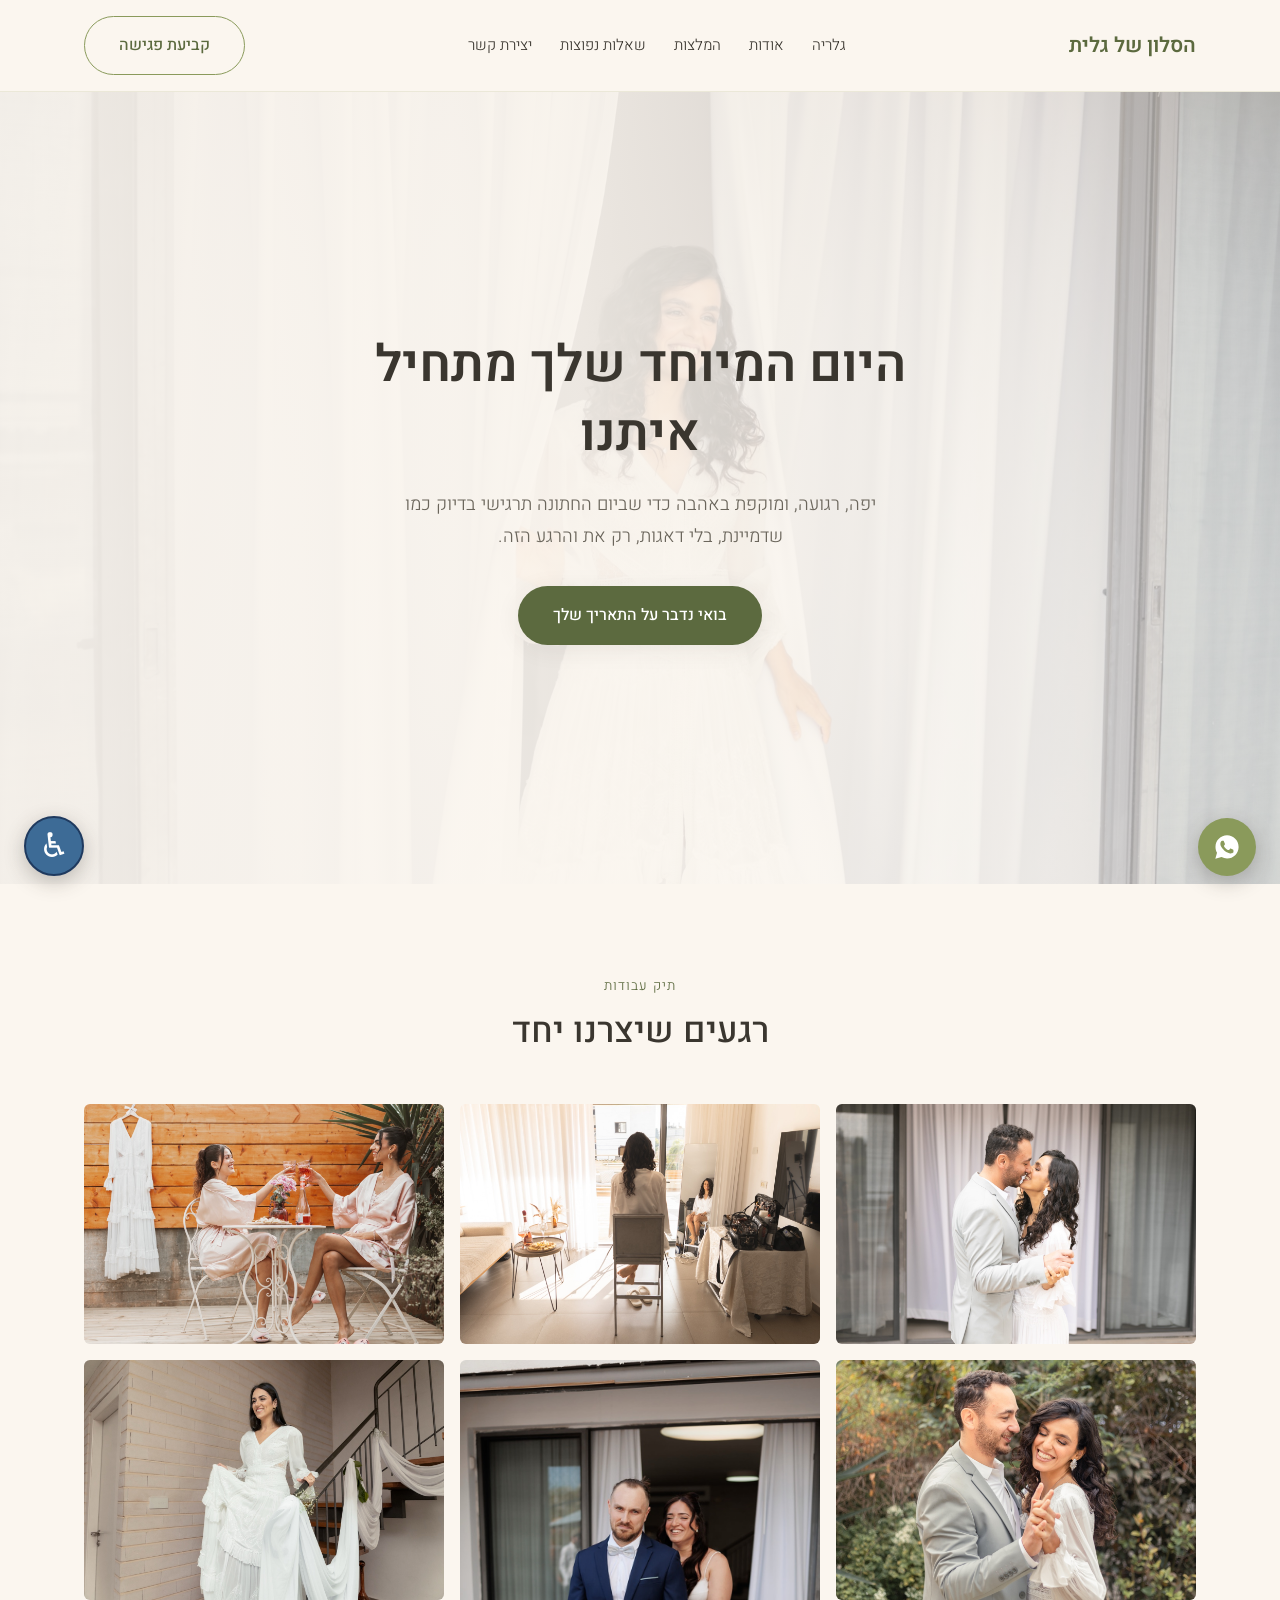
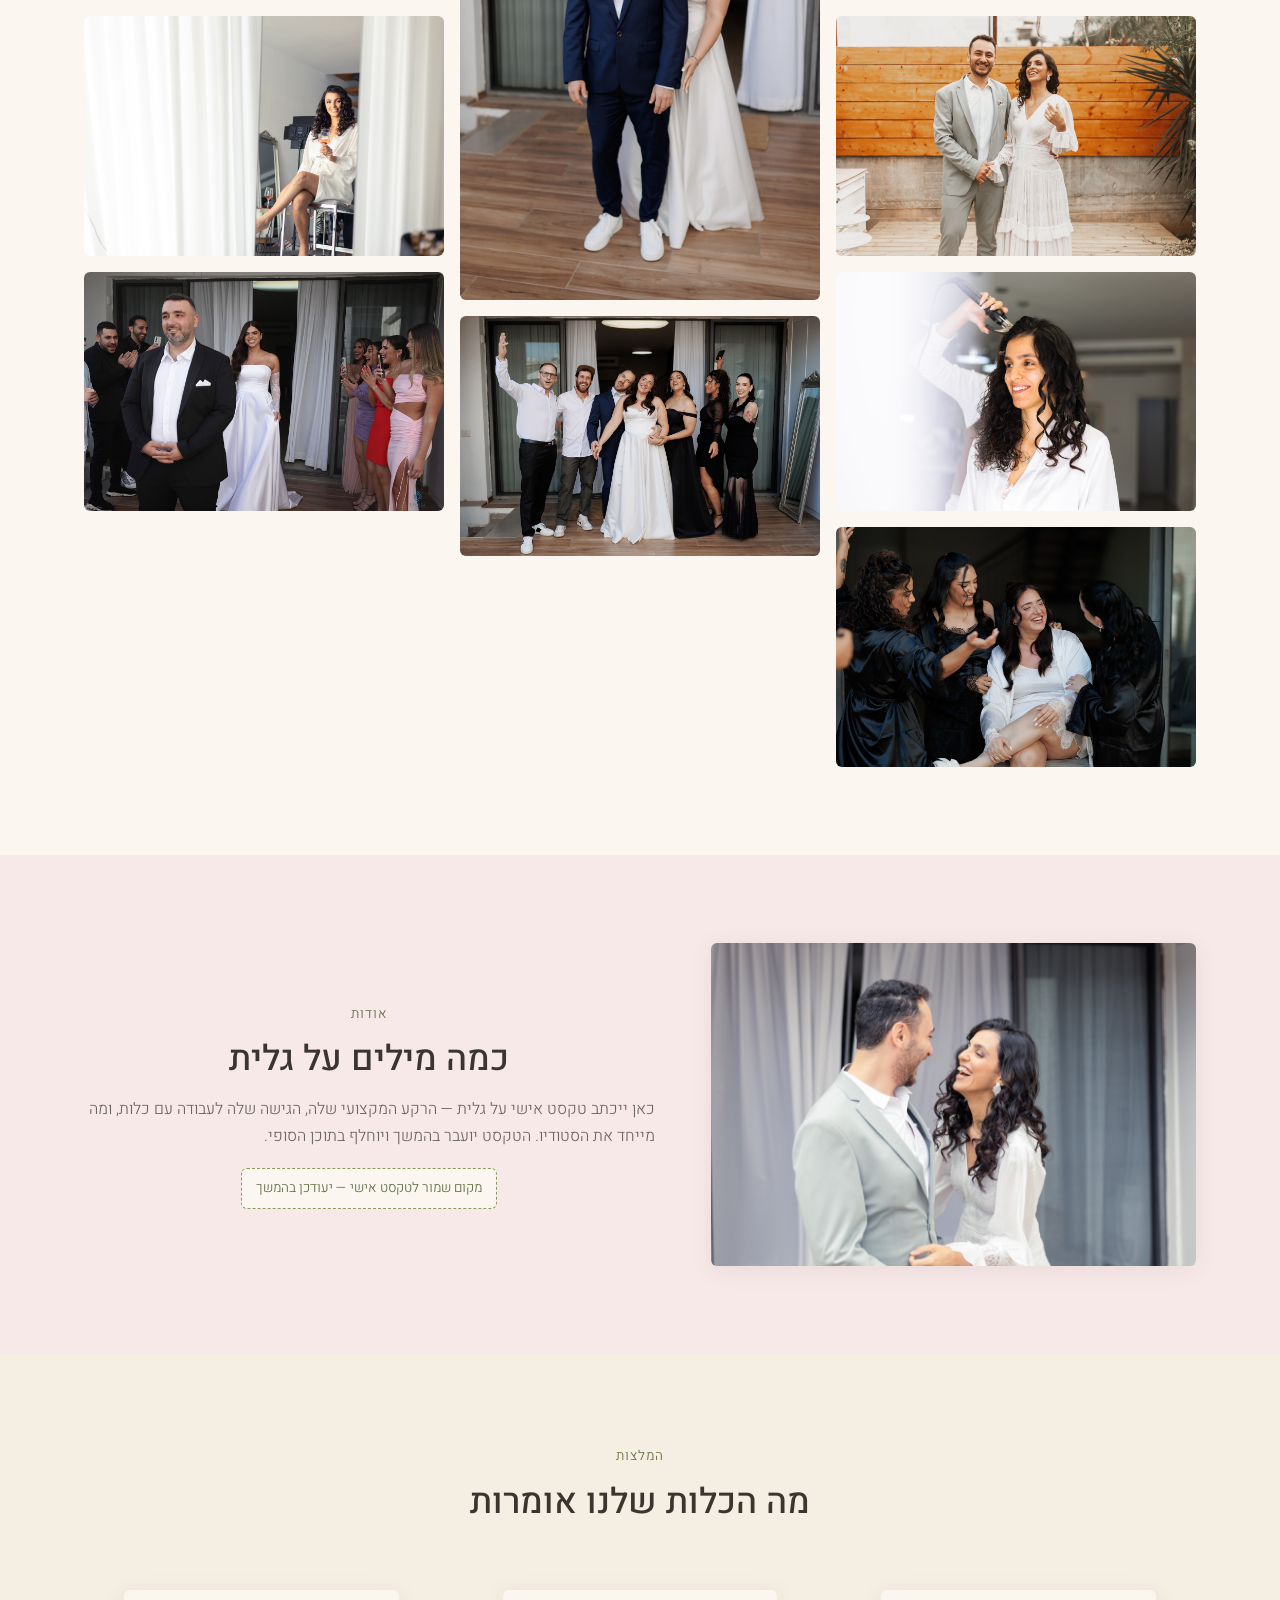
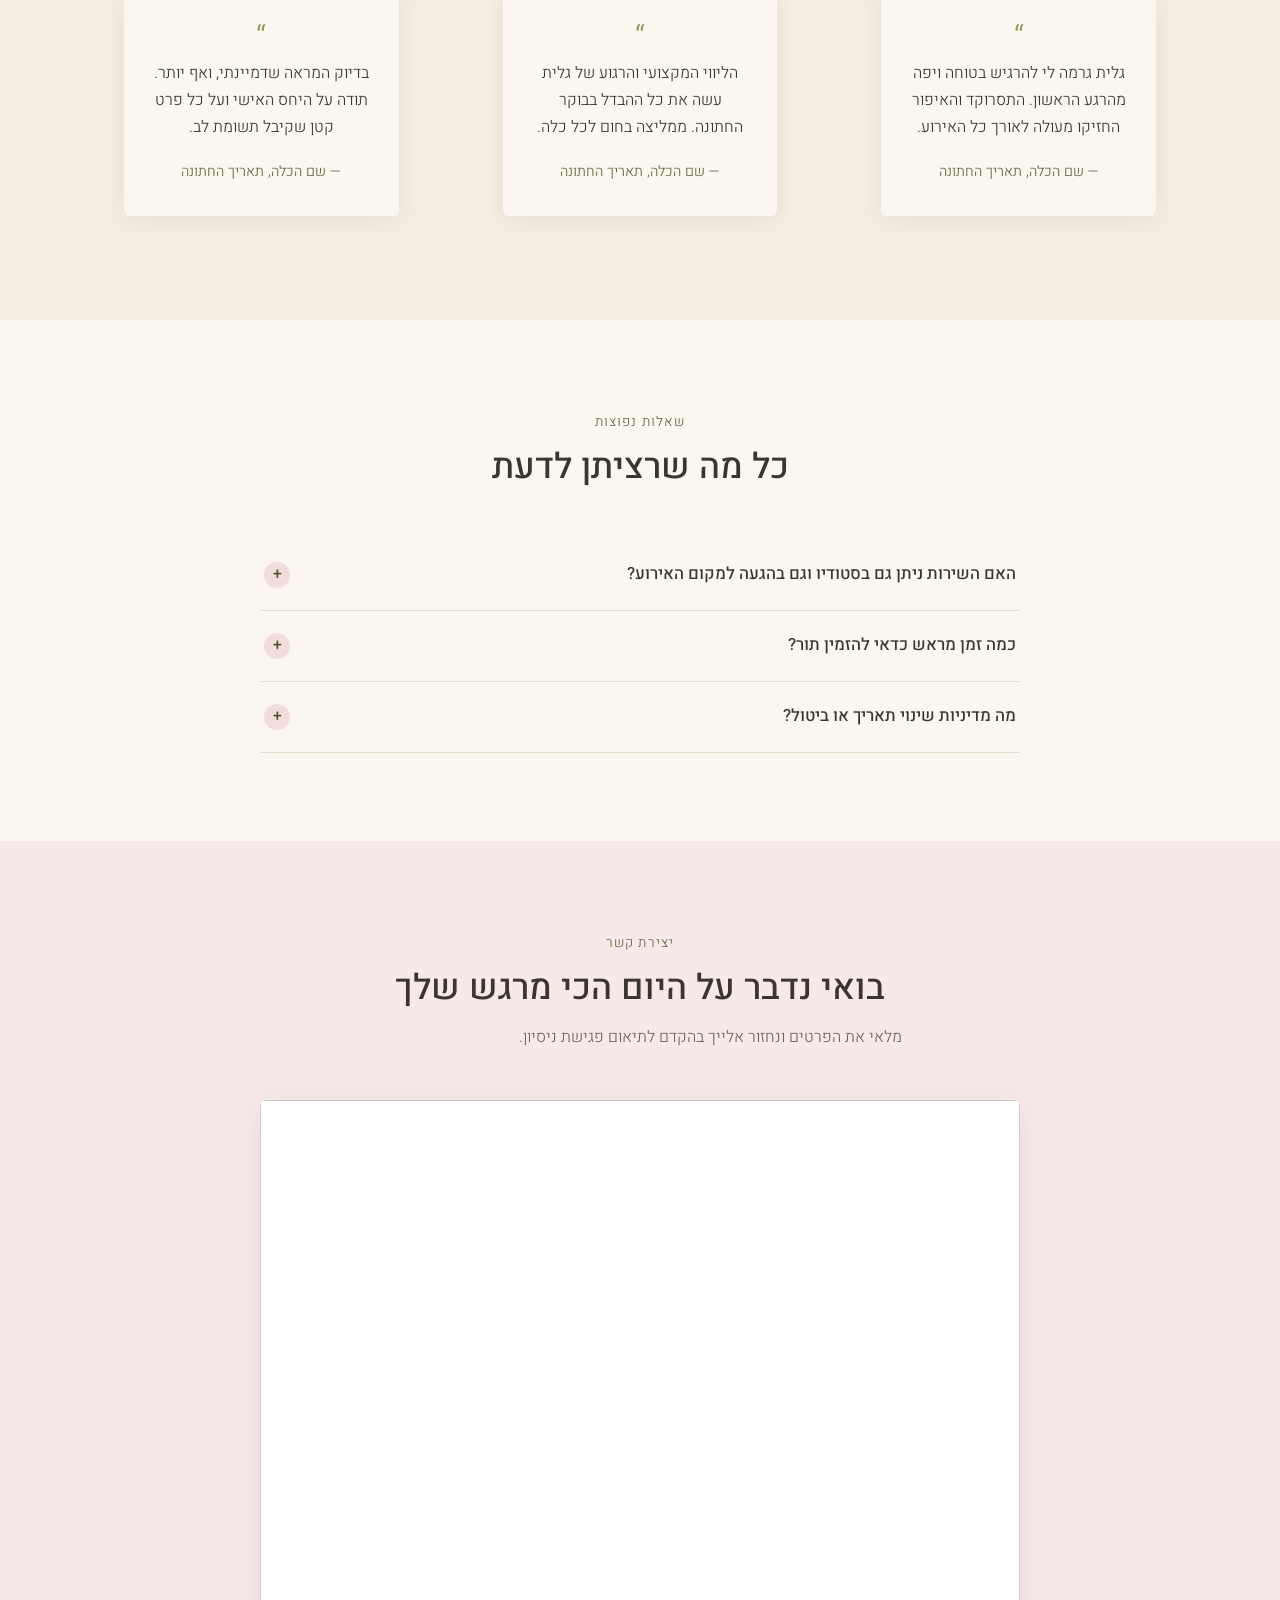
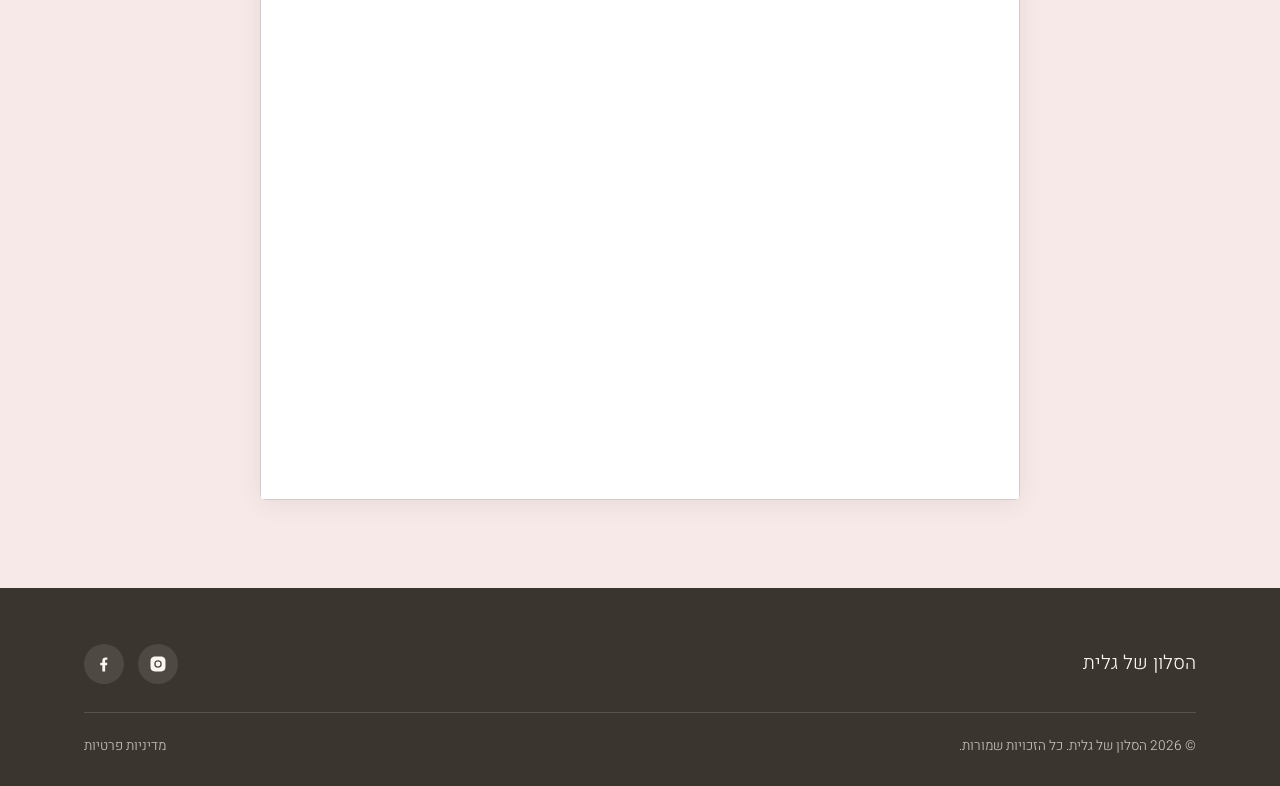
==== commit 30b1803c: "Replace gallery photos 05, 07, 08 with new Adi shots Updated alt text to match the new content." ====
--- a/index.html
+++ b/index.html
@@ -70,16 +70,16 @@
             <img src="assets/images/gallery/gallery-04.jpg" alt="" loading="lazy">
           </button>
           <button class="gallery-item" type="button" data-index="4">
-            <img src="assets/images/gallery/gallery-05.jpg" alt="" loading="lazy">
+            <img src="assets/images/gallery/gallery-05.jpg" alt="כלה בהכנות, עבודת הסלון של גלית" loading="lazy">
           </button>
           <button class="gallery-item" type="button" data-index="5">
             <img src="assets/images/gallery/gallery-06.jpg" alt="" loading="lazy">
           </button>
           <button class="gallery-item" type="button" data-index="6">
-            <img src="assets/images/gallery/gallery-07.jpg" alt="" loading="lazy">
+            <img src="assets/images/gallery/gallery-07.jpg" alt="תסרוקת כלה, עבודת הסלון של גלית" loading="lazy">
           </button>
           <button class="gallery-item" type="button" data-index="7">
-            <img src="assets/images/gallery/gallery-08.jpg" alt="" loading="lazy">
+            <img src="assets/images/gallery/gallery-08.jpg" alt="איפור כלה, עבודת הסלון של גלית" loading="lazy">
           </button>
           <button class="gallery-item" type="button" data-index="8">
             <img src="assets/images/gallery/gallery-09.jpg" alt="" loading="lazy">
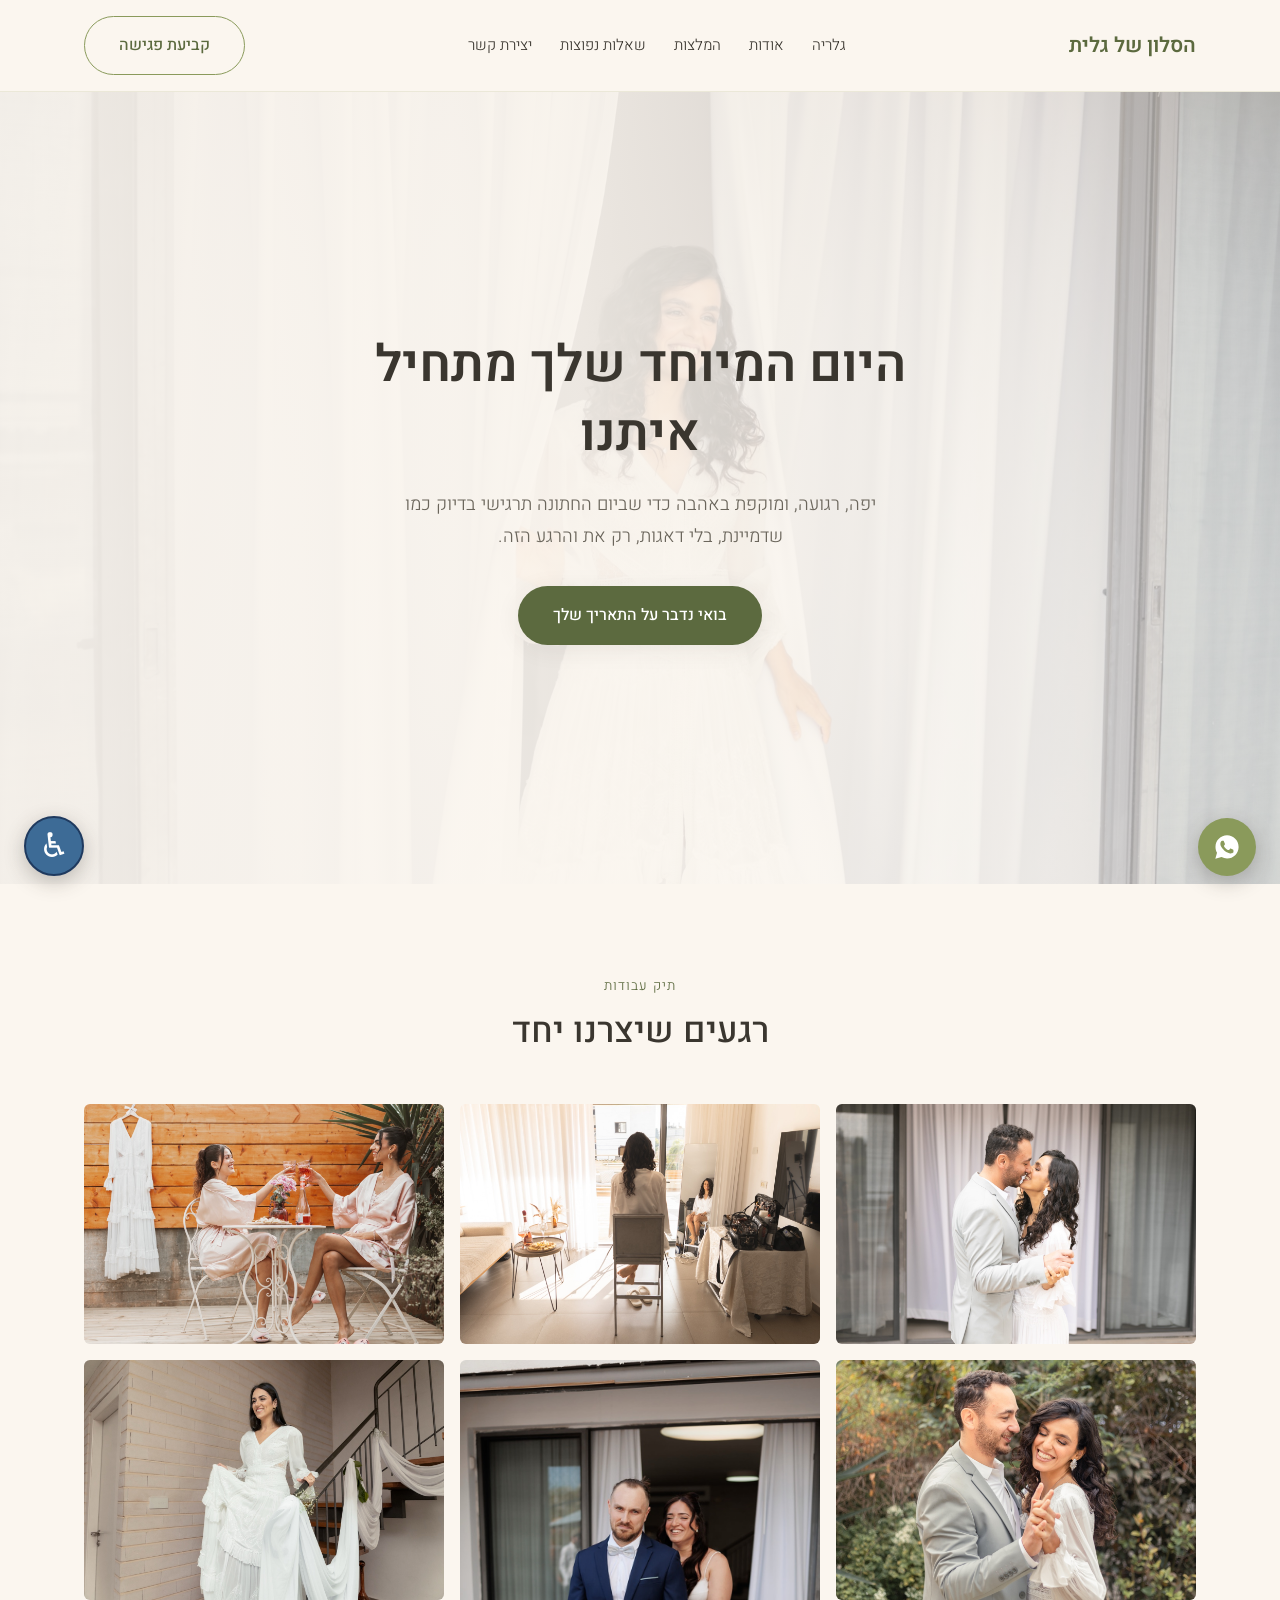
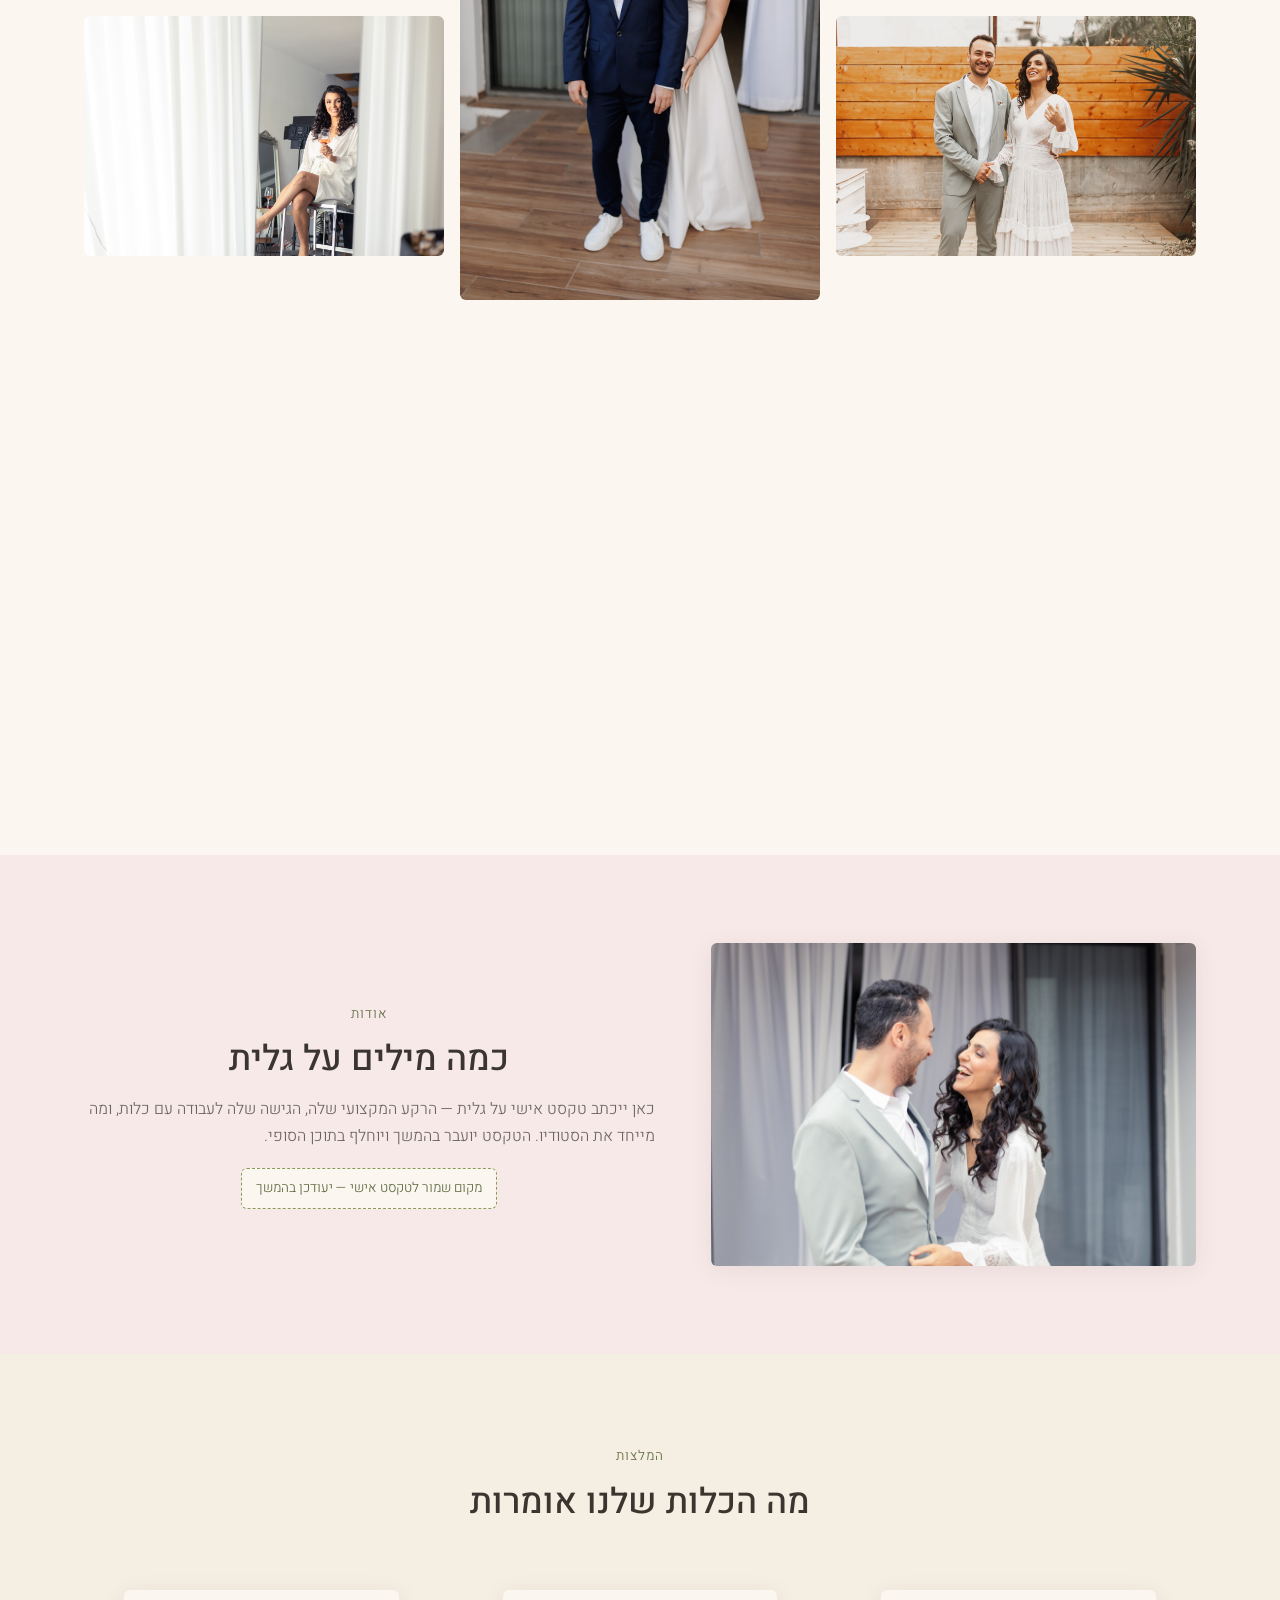
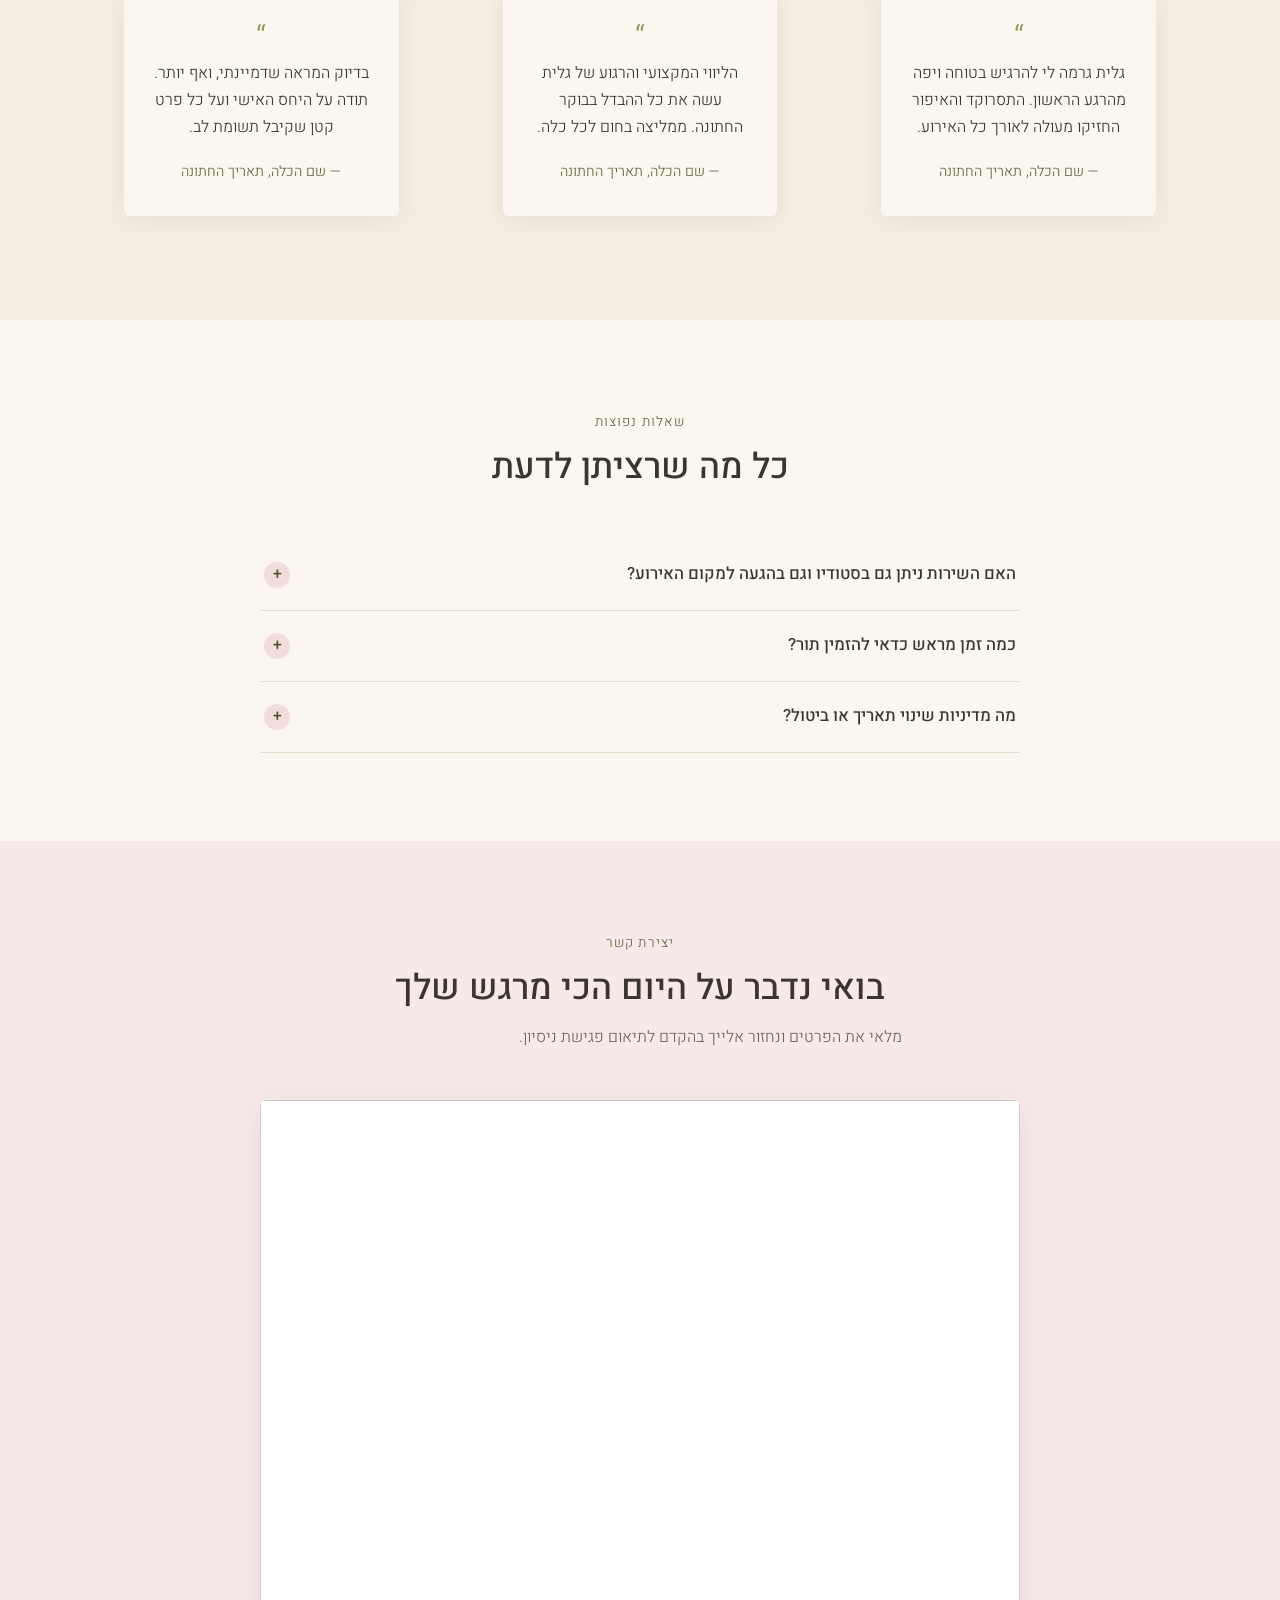
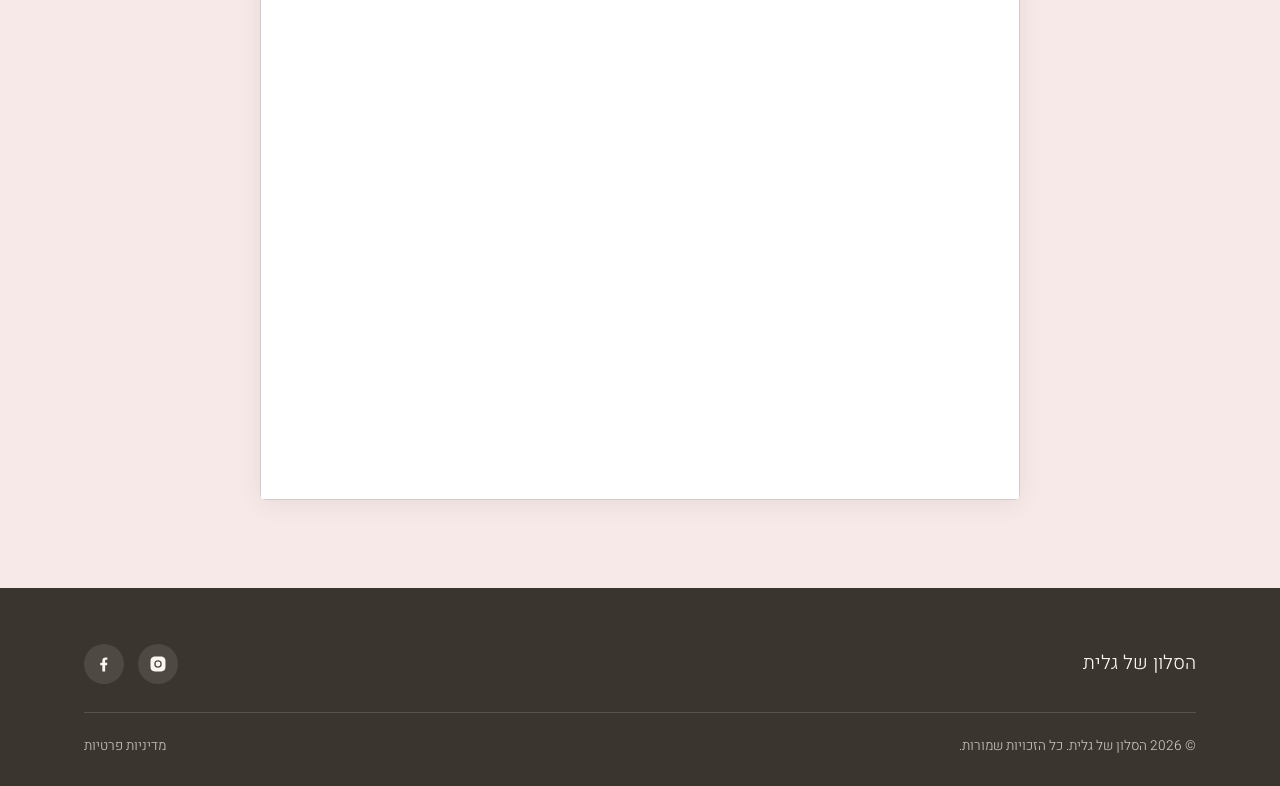
==== commit a39286d6: "edit description and title" ====
--- a/index.html
+++ b/index.html
@@ -3,8 +3,11 @@
 <head>
   <meta charset="UTF-8">
   <meta name="viewport" content="width=device-width, initial-scale=1.0">
-  <title>הסלון של גלית | מספרה ואיפור לכלות</title>
-  <meta name="description" content="הסלון של גלית - עיצוב שיער ואיפור מקצועי לכלות. ליווי אישי מהניסיון ועד ליום החתונה.">
+  <title>הסלון של גלית | בית התארגנות לכלה</title>
+  <meta name="description" content="הסלון של גלית - בית התארגנות לכלה. חלל נעים ומטופח, שנותן לכן את השקט הנפשי להתכונן ליום הגדול.">
+
+  <!-- Favicon: simple 5-petal blossom, inline SVG data URI, no external asset -->
+  <link rel="icon" type="image/svg+xml" href="data:image/svg+xml;utf8,<svg xmlns='http://www.w3.org/2000/svg' viewBox='0 0 32 32'><rect width='32' height='32' rx='8' fill='%23FBF6EF'/><g fill='%235C6A3F'><circle cx='16' cy='9' r='6.2'/><circle cx='22.7' cy='13.8' r='6.2'/><circle cx='20.1' cy='21.7' r='6.2'/><circle cx='11.9' cy='21.7' r='6.2'/><circle cx='9.3' cy='13.8' r='6.2'/></g><circle cx='16' cy='16' r='3.4' fill='%23D9A9A9'/></svg>">
 
   <!-- Google Fonts: Heebo -->
   <link rel="preconnect" href="https://fonts.googleapis.com">
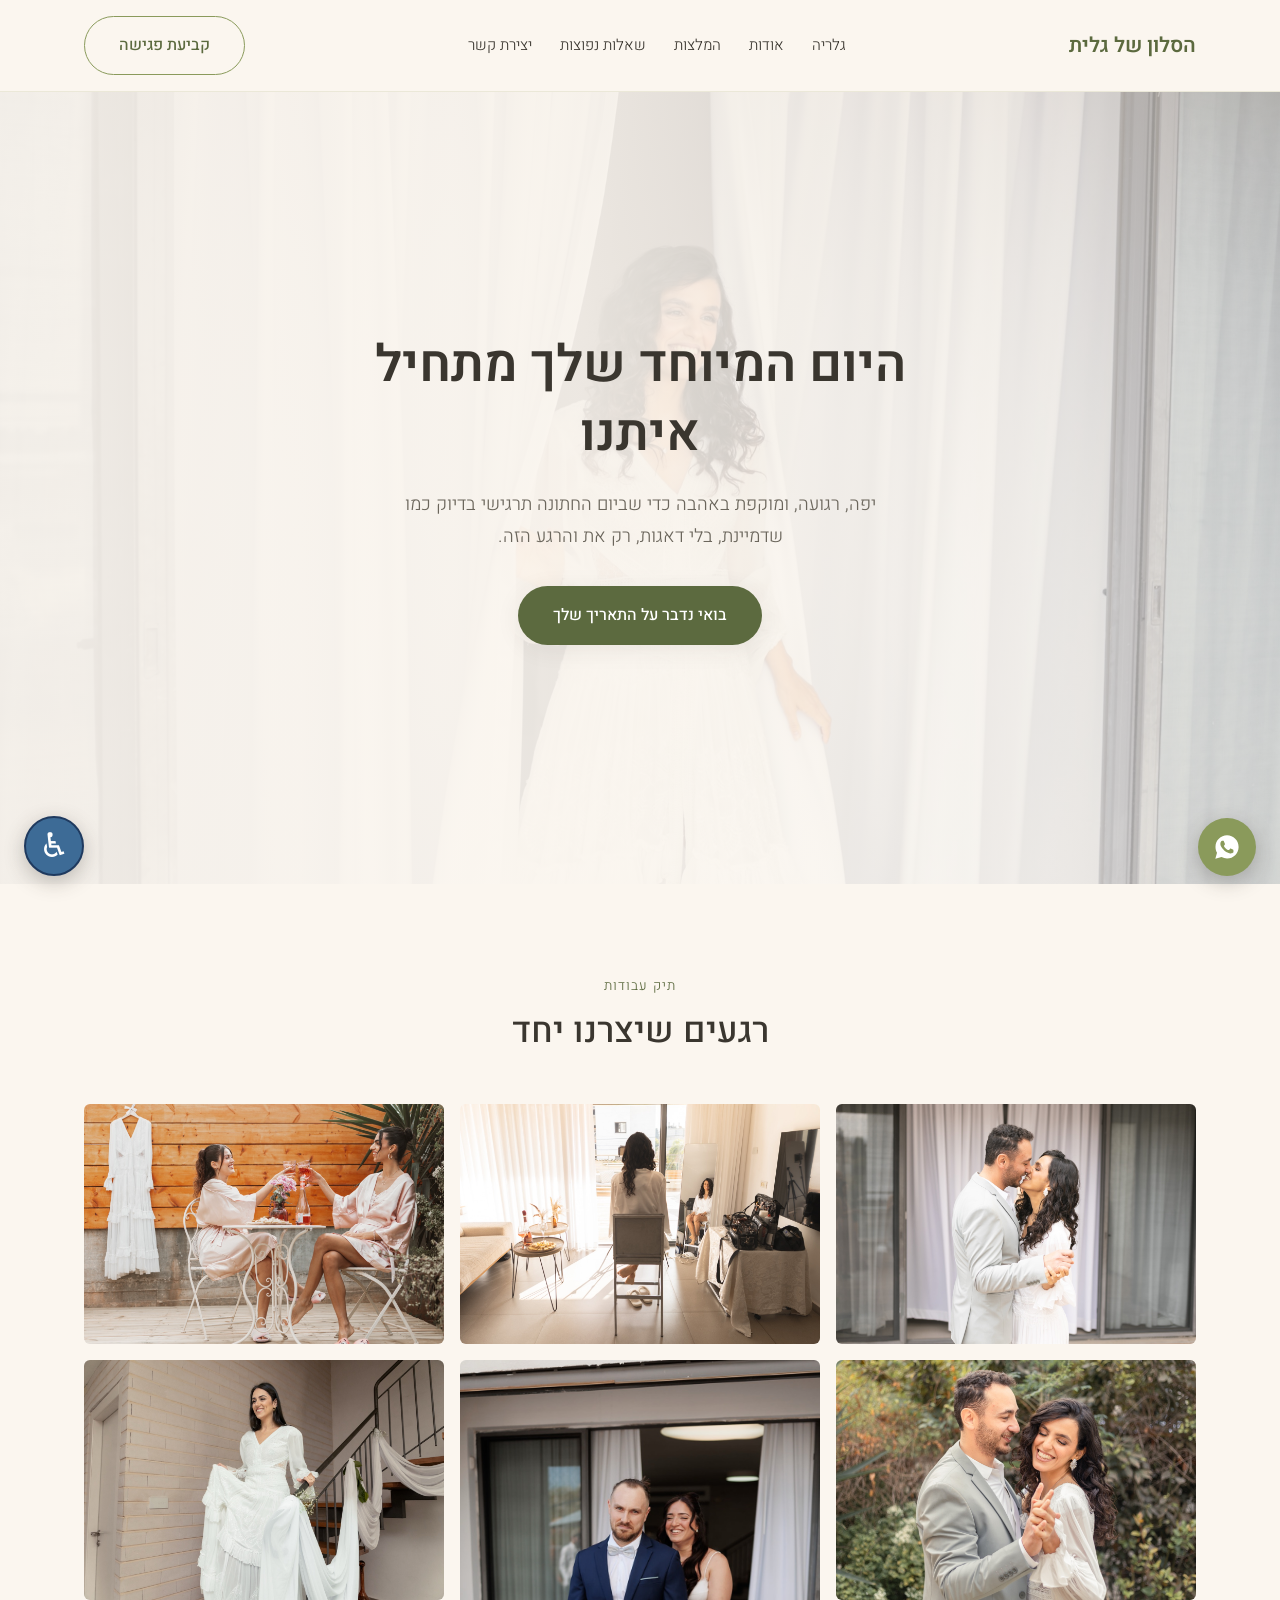
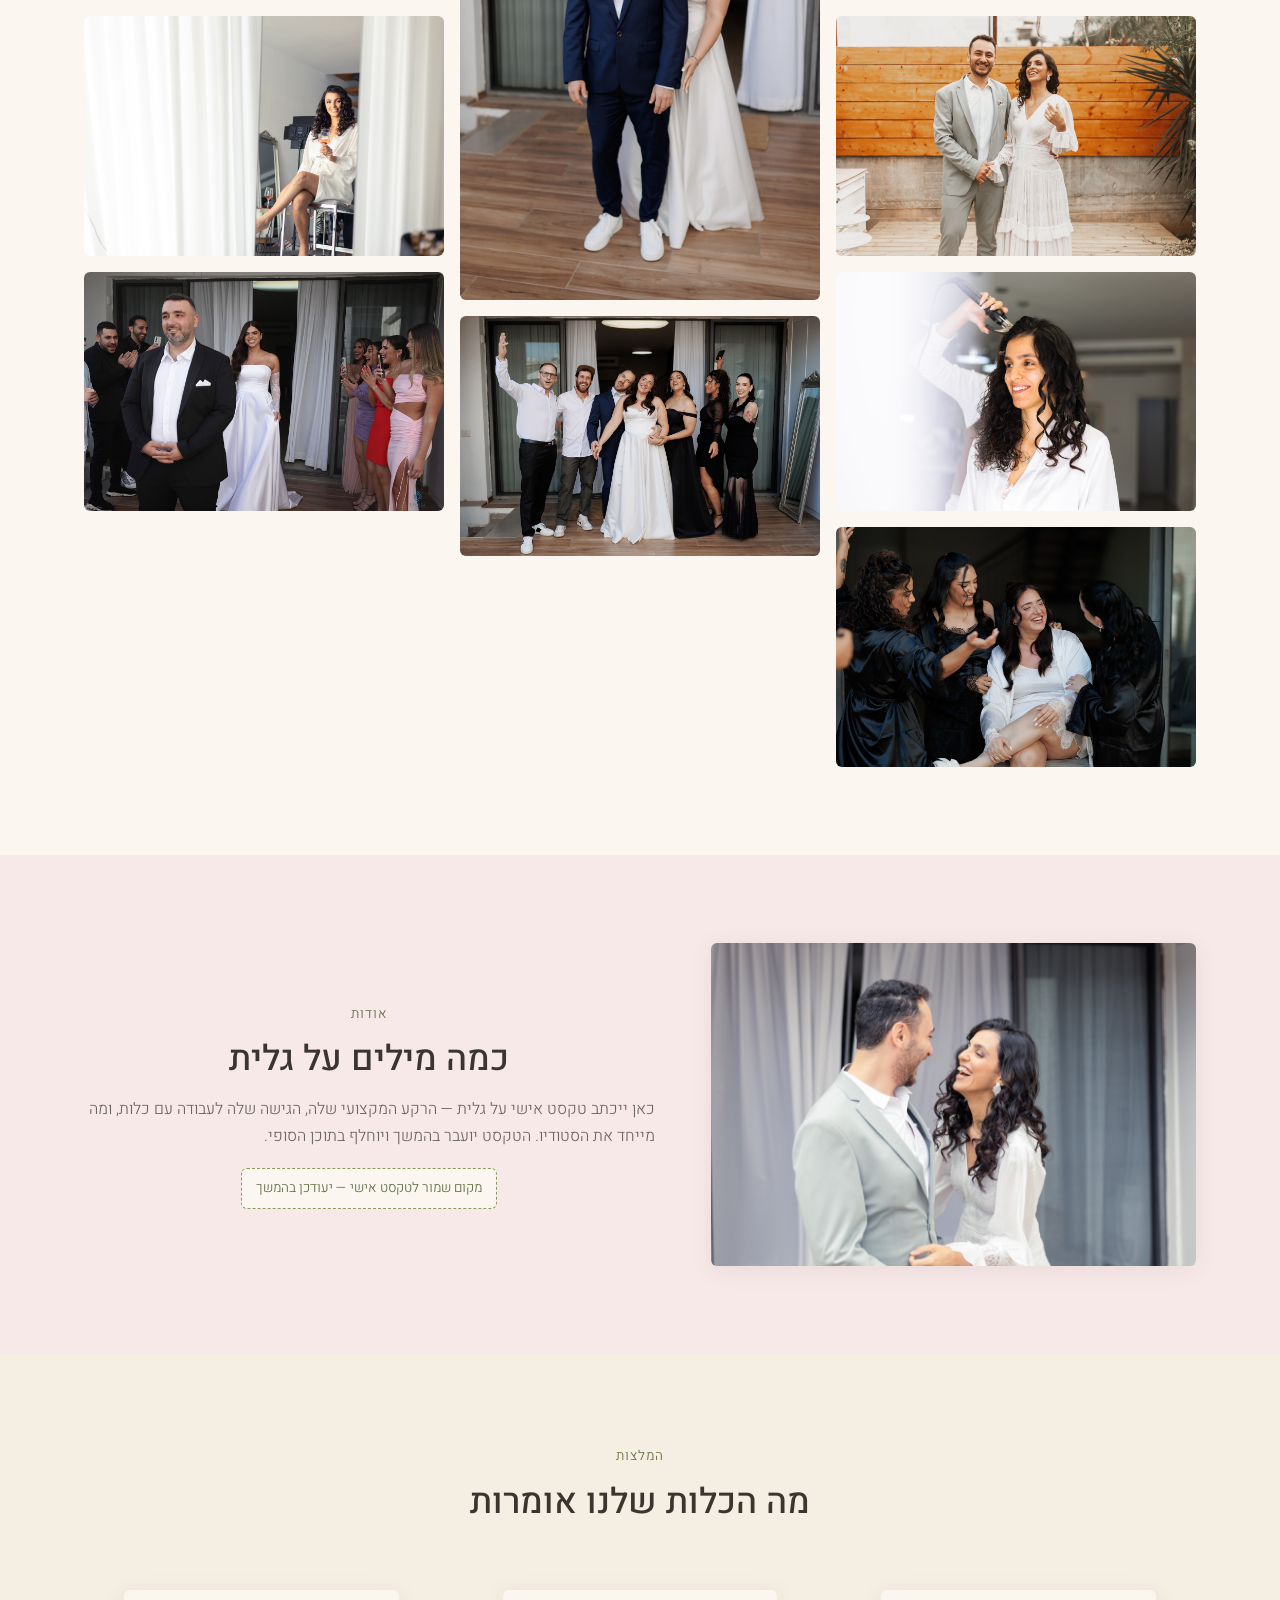
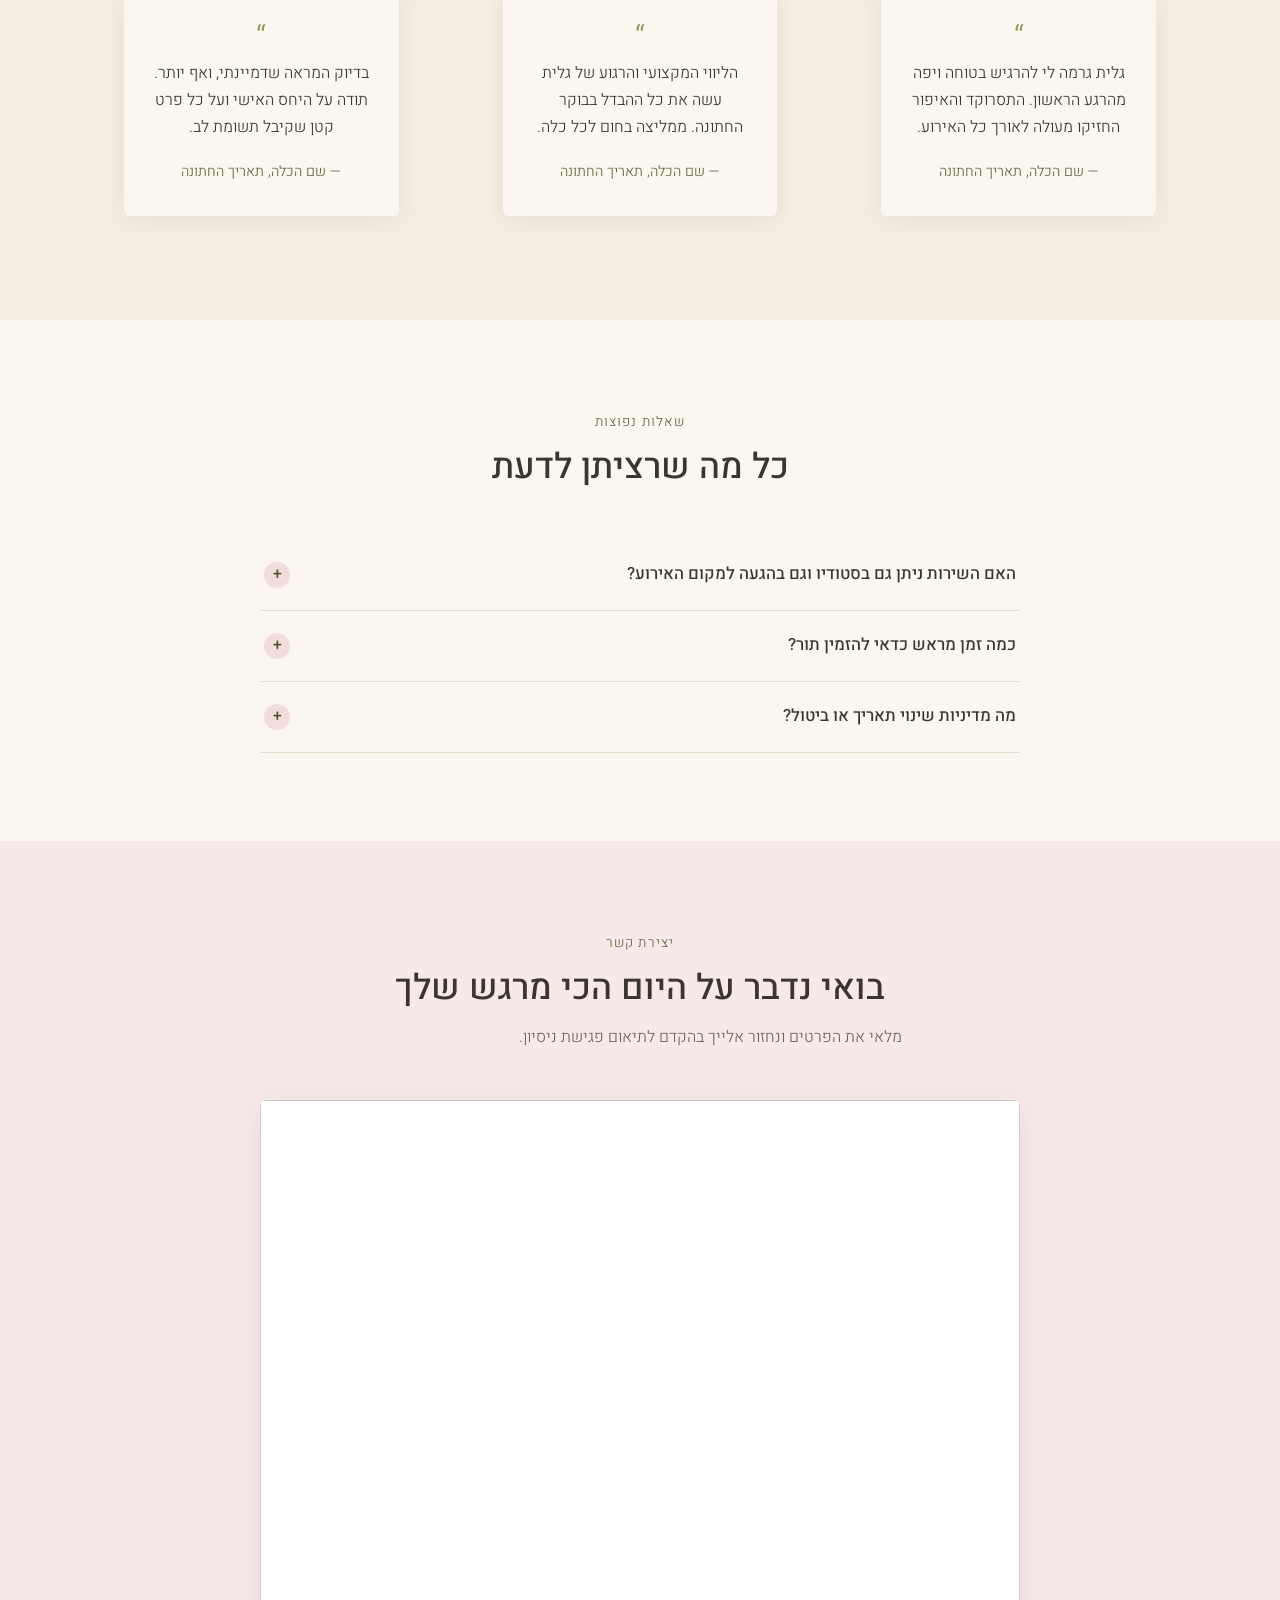
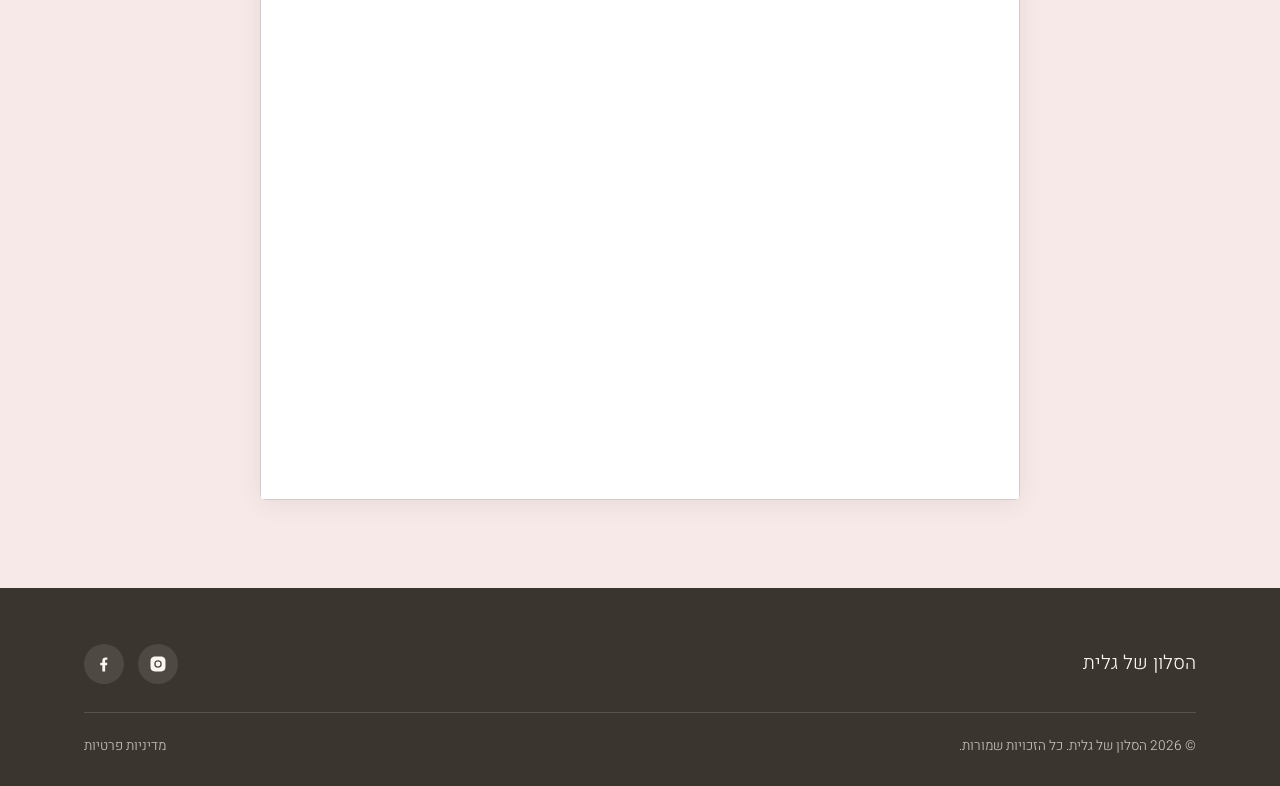
==== commit cddbf6c2: "Update favicon" ====
--- a/index.html
+++ b/index.html
@@ -6,8 +6,8 @@
   <title>הסלון של גלית | בית התארגנות לכלה</title>
   <meta name="description" content="הסלון של גלית - בית התארגנות לכלה. חלל נעים ומטופח, שנותן לכן את השקט הנפשי להתכונן ליום הגדול.">
 
-  <!-- Favicon: simple 5-petal blossom, inline SVG data URI, no external asset -->
-  <link rel="icon" type="image/svg+xml" href="data:image/svg+xml;utf8,<svg xmlns='http://www.w3.org/2000/svg' viewBox='0 0 32 32'><rect width='32' height='32' rx='8' fill='%23FBF6EF'/><g fill='%235C6A3F'><circle cx='16' cy='9' r='6.2'/><circle cx='22.7' cy='13.8' r='6.2'/><circle cx='20.1' cy='21.7' r='6.2'/><circle cx='11.9' cy='21.7' r='6.2'/><circle cx='9.3' cy='13.8' r='6.2'/></g><circle cx='16' cy='16' r='3.4' fill='%23D9A9A9'/></svg>">
+  <!-- Favicon: two interlocking gold wedding rings with a small heart above, inline SVG data URI, no external asset -->
+  <link rel="icon" type="image/svg+xml" href="data:image/svg+xml;utf8,<svg xmlns='http://www.w3.org/2000/svg' viewBox='0 0 32 32'><rect width='32' height='32' rx='8' fill='%23FBF6EF'/><circle cx='12' cy='18' r='7' fill='none' stroke='%23D9B96C' stroke-width='3'/><circle cx='20' cy='18' r='7' fill='none' stroke='%23A67C3C' stroke-width='3'/><g fill='%23D9A9A9'><circle cx='13.9' cy='6.6' r='2'/><circle cx='18.1' cy='6.6' r='2'/><path d='M11.9 6.6 L20.1 6.6 L16 11 Z'/></g></svg>">
 
   <!-- Google Fonts: Heebo -->
   <link rel="preconnect" href="https://fonts.googleapis.com">
@@ -73,16 +73,16 @@
             <img src="assets/images/gallery/gallery-04.jpg" alt="" loading="lazy">
           </button>
           <button class="gallery-item" type="button" data-index="4">
-            <img src="assets/images/gallery/gallery-05.jpg" alt="כלה בהכנות, עבודת הסלון של גלית" loading="lazy">
+            <img src="assets/images/gallery/gallery-05.jpg"  loading="lazy">
           </button>
           <button class="gallery-item" type="button" data-index="5">
             <img src="assets/images/gallery/gallery-06.jpg" alt="" loading="lazy">
           </button>
           <button class="gallery-item" type="button" data-index="6">
-            <img src="assets/images/gallery/gallery-07.jpg" alt="תסרוקת כלה, עבודת הסלון של גלית" loading="lazy">
+            <img src="assets/images/gallery/gallery-07.jpg"  loading="lazy">
           </button>
           <button class="gallery-item" type="button" data-index="7">
-            <img src="assets/images/gallery/gallery-08.jpg" alt="איפור כלה, עבודת הסלון של גלית" loading="lazy">
+            <img src="assets/images/gallery/gallery-08.jpg"  loading="lazy">
           </button>
           <button class="gallery-item" type="button" data-index="8">
             <img src="assets/images/gallery/gallery-09.jpg" alt="" loading="lazy">
